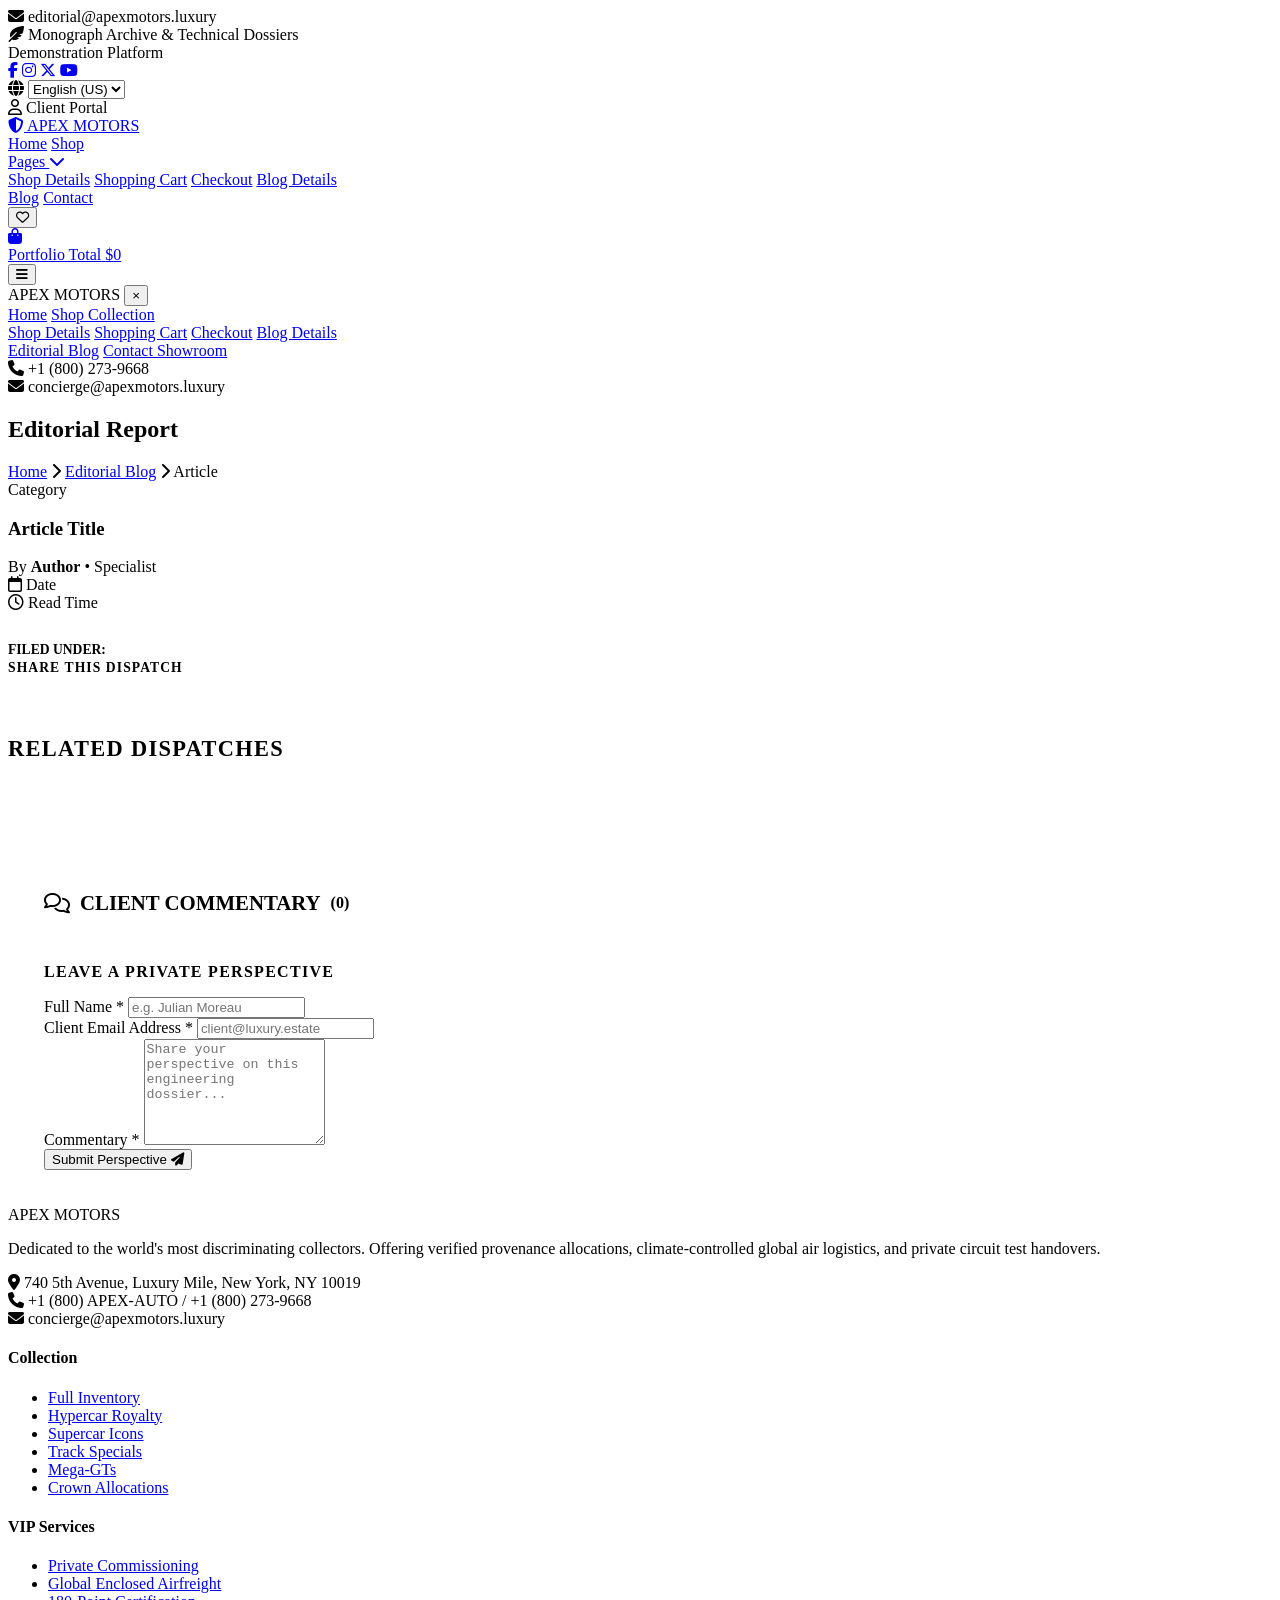
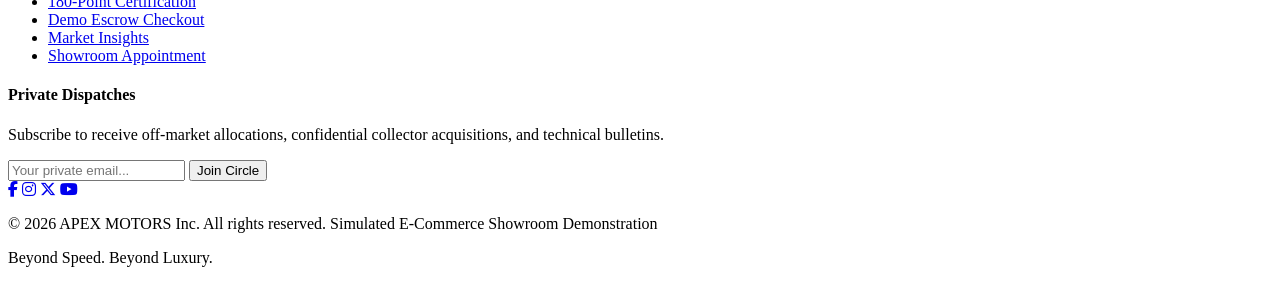
==== blog-details.html @ 687f0379 "Add files via upload" ====
<!DOCTYPE html>
<html lang="en">
<head>
  <meta charset="UTF-8">
  <meta name="viewport" content="width=device-width, initial-scale=1.0">
  <title>Article Dossier | APEX MOTORS Editorial</title>
  <meta name="description" content="In-depth automotive engineering report and high-level technical analysis from APEX MOTORS.">

  <!-- Font Awesome 6 -->
  <link rel="stylesheet" href="https://cdnjs.cloudflare.com/ajax/libs/font-awesome/6.5.1/css/all.min.css">
  <!-- Stylesheets -->
  <link rel="stylesheet" href="css/style.css">
  <link rel="stylesheet" href="css/components.css">
  <link rel="stylesheet" href="css/responsive.css">
  <script src="js/image-loader.js"></script>
</head>
<body>

  <!-- Top Bar -->
  <aside class="header-top" aria-label="Showroom Information">
    <div class="container">
      <div class="header-top-left">
        <div class="top-contact-item">
          <i class="fa-solid fa-envelope"></i>
          <span>editorial@apexmotors.luxury</span>
        </div>
        <div class="top-contact-item">
          <i class="fa-solid fa-feather-pointed"></i>
          <span>Monograph Archive & Technical Dossiers</span>
        </div>
        <span class="top-notice-pill">Demonstration Platform</span>
      </div>
      <div class="header-top-right">
        <div class="top-social-links">
          <a href="#" aria-label="Facebook"><i class="fa-brands fa-facebook-f"></i></a>
          <a href="#" aria-label="Instagram"><i class="fa-brands fa-instagram"></i></a>
          <a href="#" aria-label="X (Twitter)"><i class="fa-brands fa-x-twitter"></i></a>
          <a href="#" aria-label="YouTube"><i class="fa-brands fa-youtube"></i></a>
        </div>
        <span class="top-divider"></span>
        <div class="header-lang-wrapper">
          <i class="fa-solid fa-globe"></i>
          <select id="header-language-select" class="header-lang-select" aria-label="Select Language">
            <option value="en">English (US)</option>
            <option value="vi">Tiếng Việt</option>
          </select>
        </div>
        <span class="top-divider"></span>
        <div id="header-user-btn" class="header-user-action">
          <i class="fa-regular fa-user"></i>
          <span>Client Portal</span>
        </div>
      </div>
    </div>
  </aside>

  <!-- Main Navigation Header -->
  <header class="header-main" role="banner">
    <div class="container">
      <a href="index.html" class="header-brand">
        <span class="header-brand-logo">
          <i class="fa-solid fa-shield-halved"></i>
          APEX <span>MOTORS</span>
        </span>
      </a>

      <nav class="main-nav" role="navigation" aria-label="Main Navigation">
        <a href="index.html" class="nav-link">Home</a>
        <a href="shop-grid.html" class="nav-link">Shop</a>
        <div class="nav-item-has-children">
          <a href="shop-grid.html" class="nav-link nav-link-parent active">
            Pages <i class="fa-solid fa-chevron-down"></i>
          </a>
          <div class="nav-dropdown">
            <a href="shop-details.html" class="nav-dropdown-link">Shop Details</a>
            <a href="shoping-cart.html" class="nav-dropdown-link">Shopping Cart</a>
            <a href="checkout.html" class="nav-dropdown-link">Checkout</a>
            <a href="blog-details.html" class="nav-dropdown-link active">Blog Details</a>
          </div>
        </div>
        <a href="blog.html" class="nav-link active">Blog</a>
        <a href="contact.html" class="nav-link">Contact</a>
      </nav>

      <div class="header-actions">
        <!-- Wishlist Icon -->
        <button type="button" class="action-icon-btn trigger-wishlist-modal" aria-label="View Saved Wishlist" title="Saved Wishlist">
          <i class="fa-regular fa-heart"></i>
          <span class="action-badge header-wishlist-count" style="display: none;">0</span>
        </button>

        <!-- Cart Preview -->
        <a href="shoping-cart.html" class="header-cart-preview" title="View Acquisition Cart">
          <div class="action-icon-btn">
            <i class="fa-solid fa-bag-shopping"></i>
            <span class="action-badge header-cart-count" style="display: none;">0</span>
          </div>
          <div class="header-cart-meta">
            <span class="header-cart-label">Portfolio Total</span>
            <span class="header-cart-total-price">$0</span>
          </div>
        </a>

        <!-- Mobile Menu Toggle -->
        <button type="button" class="mobile-menu-toggle" aria-label="Toggle Navigation Menu">
          <i class="fa-solid fa-bars"></i>
        </button>
      </div>
    </div>
  </header>

  <!-- Mobile Drawer -->
  <div class="mobile-nav-overlay"></div>
  <div class="mobile-nav-drawer" role="dialog" aria-modal="true" aria-label="Mobile Navigation">
    <div class="mobile-nav-header">
      <span class="header-brand-logo">APEX <span>MOTORS</span></span>
      <button type="button" class="mobile-nav-close" aria-label="Close Menu">&times;</button>
    </div>
    <div class="mobile-nav-links">
      <a href="index.html" class="mobile-nav-link">Home</a>
      <a href="shop-grid.html" class="mobile-nav-link">Shop Collection</a>
      <div class="mobile-nav-dropdown">
        <a href="shop-details.html">Shop Details</a>
        <a href="shoping-cart.html">Shopping Cart</a>
        <a href="checkout.html">Checkout</a>
        <a href="blog-details.html" class="active">Blog Details</a>
      </div>
      <a href="blog.html" class="mobile-nav-link active">Editorial Blog</a>
      <a href="contact.html" class="mobile-nav-link">Contact Showroom</a>
    </div>
    <div class="mobile-nav-footer">
      <div><i class="fa-solid fa-phone text-gold"></i> +1 (800) 273-9668</div>
      <div><i class="fa-solid fa-envelope text-gold"></i> concierge@apexmotors.luxury</div>
    </div>
  </div>

  <!-- Breadcrumbs -->
  <section class="breadcrumb-section">
    <div class="container">
      <div class="breadcrumb-content">
        <h1 class="breadcrumb-title" id="blog-breadcrumb-current">Editorial Report</h1>
        <div class="breadcrumb-nav">
          <a href="index.html">Home</a>
          <span class="breadcrumb-sep"><i class="fa-solid fa-chevron-right"></i></span>
          <a href="blog.html">Editorial Blog</a>
          <span class="breadcrumb-sep"><i class="fa-solid fa-chevron-right"></i></span>
          <span class="breadcrumb-active">Article</span>
        </div>
      </div>
    </div>
  </section>

  <!-- Article View Section -->
  <section class="blog-details-section section-spad">
    <div class="container" style="max-width: 960px;">
      <article id="blog-details-article">
        <!-- Article Header -->
        <header class="article-header">
          <span class="blog-cat-pill" id="article-category">Category</span>
          <h1 class="article-title" id="article-title">Article Title</h1>
          <div class="article-meta-bar">
            <div class="article-author-info">
              By <strong id="article-author-name">Author</strong> &bull; <span id="article-author-role">Specialist</span>
            </div>
            <div><i class="fa-regular fa-calendar"></i> <span id="article-date">Date</span></div>
            <div><i class="fa-regular fa-clock"></i> <span id="article-read-time">Read Time</span></div>
          </div>
        </header>

        <!-- Cover Image Slot -->
        <div id="article-cover-slot" class="article-cover-slot">
          <!-- Populated by Blog.initDetails() -->
        </div>

        <!-- Article Body -->
        <div class="article-body" id="article-body">
          <!-- Populated by Blog.initDetails() -->
        </div>

        <!-- Tags Bar -->
        <div class="article-tags-wrapper" style="margin-top: 30px; display: flex; align-items: center; gap: 12px; flex-wrap: wrap;">
          <strong style="font-size: 0.85rem; text-transform: uppercase; color: var(--text-muted);">Filed Under:</strong>
          <div class="tag-cloud" id="article-tags"></div>
        </div>

        <!-- Social Share Bar -->
        <div class="article-share-bar">
          <span style="font-family: var(--font-heading); font-weight: 700; text-transform: uppercase; font-size: 0.85rem; letter-spacing: 0.08em; color: var(--accent-gold);">
            Share This Dispatch
          </span>
          <div class="share-buttons" id="article-share-buttons">
            <!-- Populated by Blog.setupSocialSharing() -->
          </div>
        </div>

        <!-- Related Posts Section -->
        <div class="related-dispatches-section" style="margin: 60px 0;">
          <h3 style="text-transform: uppercase; font-size: 1.4rem; letter-spacing: 0.06em; margin-bottom: 24px; padding-bottom: 12px; border-bottom: 1px solid var(--border-color);">
            Related Dispatches
          </h3>
          <div class="featured-cars-grid" id="article-related-posts" style="grid-template-columns: repeat(2, 1fr);">
            <!-- Populated by Blog.setupRelatedPosts() -->
          </div>
        </div>

        <!-- Interactive Comments Section -->
        <div class="comments-section" style="background-color: var(--surface-card); border: 1px solid var(--border-color); border-radius: var(--radius-md); padding: 36px;">
          <h3 style="text-transform: uppercase; font-size: 1.3rem; margin-bottom: 24px; padding-bottom: 12px; border-bottom: 1px solid var(--border-color); display: flex; align-items: center; gap: 10px;">
            <i class="fa-regular fa-comments text-gold"></i>
            Client Commentary <span id="article-comments-count" style="color: var(--accent-gold); font-size: 1rem;">(0)</span>
          </h3>

          <div class="comments-list" id="article-comments-list" style="margin-bottom: 36px;">
            <!-- Populated dynamically by Blog.setupComments() -->
          </div>

          <!-- Add Comment Form -->
          <div class="comment-form-wrapper">
            <h4 style="font-size: 1rem; text-transform: uppercase; letter-spacing: 0.08em; margin-bottom: 16px; color: var(--accent-gold);">
              Leave a Private Perspective
            </h4>
            <form id="article-comment-form" class="apex-form">
              <div class="form-grid-2">
                <div class="form-group">
                  <label for="comment-name">Full Name *</label>
                  <input type="text" id="comment-name" class="form-input" placeholder="e.g. Julian Moreau" required />
                </div>
                <div class="form-group">
                  <label for="comment-email">Client Email Address *</label>
                  <input type="email" id="comment-email" class="form-input" placeholder="client@luxury.estate" required />
                </div>
              </div>
              <div class="form-group">
                <label for="comment-text">Commentary *</label>
                <textarea id="comment-text" class="form-textarea" placeholder="Share your perspective on this engineering dossier..." style="min-height: 100px;" required></textarea>
              </div>
              <button type="submit" class="btn btn-gold" style="align-self: flex-start;">
                <span>Submit Perspective</span>
                <i class="fa-solid fa-paper-plane"></i>
              </button>
            </form>
          </div>
        </div>
      </article>
    </div>
  </section>

  <!-- Footer -->
  <footer class="footer-main" role="contentinfo">
    <div class="footer-top">
      <div class="container">
        <div class="footer-grid">
          <!-- Col 1 -->
          <div class="footer-col-brand">
            <span class="footer-brand-logo">APEX <span>MOTORS</span></span>
            <p class="footer-brand-desc">
              Dedicated to the world's most discriminating collectors. Offering verified provenance allocations, climate-controlled global air logistics, and private circuit test handovers.
            </p>
            <div class="footer-contact-list">
              <div class="footer-contact-item">
                <i class="fa-solid fa-location-dot"></i>
                <span>740 5th Avenue, Luxury Mile, New York, NY 10019</span>
              </div>
              <div class="footer-contact-item">
                <i class="fa-solid fa-phone"></i>
                <span>+1 (800) APEX-AUTO / +1 (800) 273-9668</span>
              </div>
              <div class="footer-contact-item">
                <i class="fa-solid fa-envelope"></i>
                <span>concierge@apexmotors.luxury</span>
              </div>
            </div>
          </div>

          <!-- Col 2: Quick Links -->
          <div class="footer-col-links">
            <h4 class="footer-col-title">Collection</h4>
            <ul class="footer-links-list">
              <li><a href="shop-grid.html">Full Inventory</a></li>
              <li><a href="shop-grid.html?category=Hypercar">Hypercar Royalty</a></li>
              <li><a href="shop-grid.html?category=Supercar">Supercar Icons</a></li>
              <li><a href="shop-grid.html?category=Sports%20Car">Track Specials</a></li>
              <li><a href="shop-grid.html?category=Grand%20Tourer">Mega-GTs</a></li>
              <li><a href="shop-grid.html?sort=price-high">Crown Allocations</a></li>
            </ul>
          </div>

          <!-- Col 3: Customer Support -->
          <div class="footer-col-links">
            <h4 class="footer-col-title">VIP Services</h4>
            <ul class="footer-links-list">
              <li><a href="contact.html">Private Commissioning</a></li>
              <li><a href="contact.html">Global Enclosed Airfreight</a></li>
              <li><a href="shop-details.html">180-Point Certification</a></li>
              <li><a href="checkout.html">Demo Escrow Checkout</a></li>
              <li><a href="blog.html">Market Insights</a></li>
              <li><a href="contact.html">Showroom Appointment</a></li>
            </ul>
          </div>

          <!-- Col 4: Newsletter -->
          <div class="footer-col-newsletter">
            <h4 class="footer-col-title">Private Dispatches</h4>
            <p class="footer-newsletter-text">
              Subscribe to receive off-market allocations, confidential collector acquisitions, and technical bulletins.
            </p>
            <form class="footer-newsletter-form">
              <input type="email" placeholder="Your private email..." required aria-label="Email for newsletter" />
              <button type="submit">Join Circle</button>
            </form>
            <div class="footer-social-links">
              <a href="#" class="footer-social-btn" aria-label="Facebook"><i class="fa-brands fa-facebook-f"></i></a>
              <a href="#" class="footer-social-btn" aria-label="Instagram"><i class="fa-brands fa-instagram"></i></a>
              <a href="#" class="footer-social-btn" aria-label="X (Twitter)"><i class="fa-brands fa-x-twitter"></i></a>
              <a href="#" class="footer-social-btn" aria-label="YouTube"><i class="fa-brands fa-youtube"></i></a>
            </div>
          </div>
        </div>
      </div>
    </div>

    <div class="footer-bottom">
      <div class="container">
        <p>&copy; 2026 APEX MOTORS Inc. All rights reserved. <span class="footer-disclaimer-pill">Simulated E-Commerce Showroom Demonstration</span></p>
        <p>Beyond Speed. Beyond Luxury.</p>
      </div>
    </div>
  </footer>

  <!-- Scripts -->
  <script src="js/data.js"></script>
  <script src="js/image-loader.js"></script>
  <script src="js/validation.js"></script>
  <script src="js/cart.js"></script>
  <script src="js/wishlist.js"></script>
  <script src="js/products.js"></script>
  <script src="js/main.js"></script>
  <script src="js/blog.js"></script>
</body>
</html>
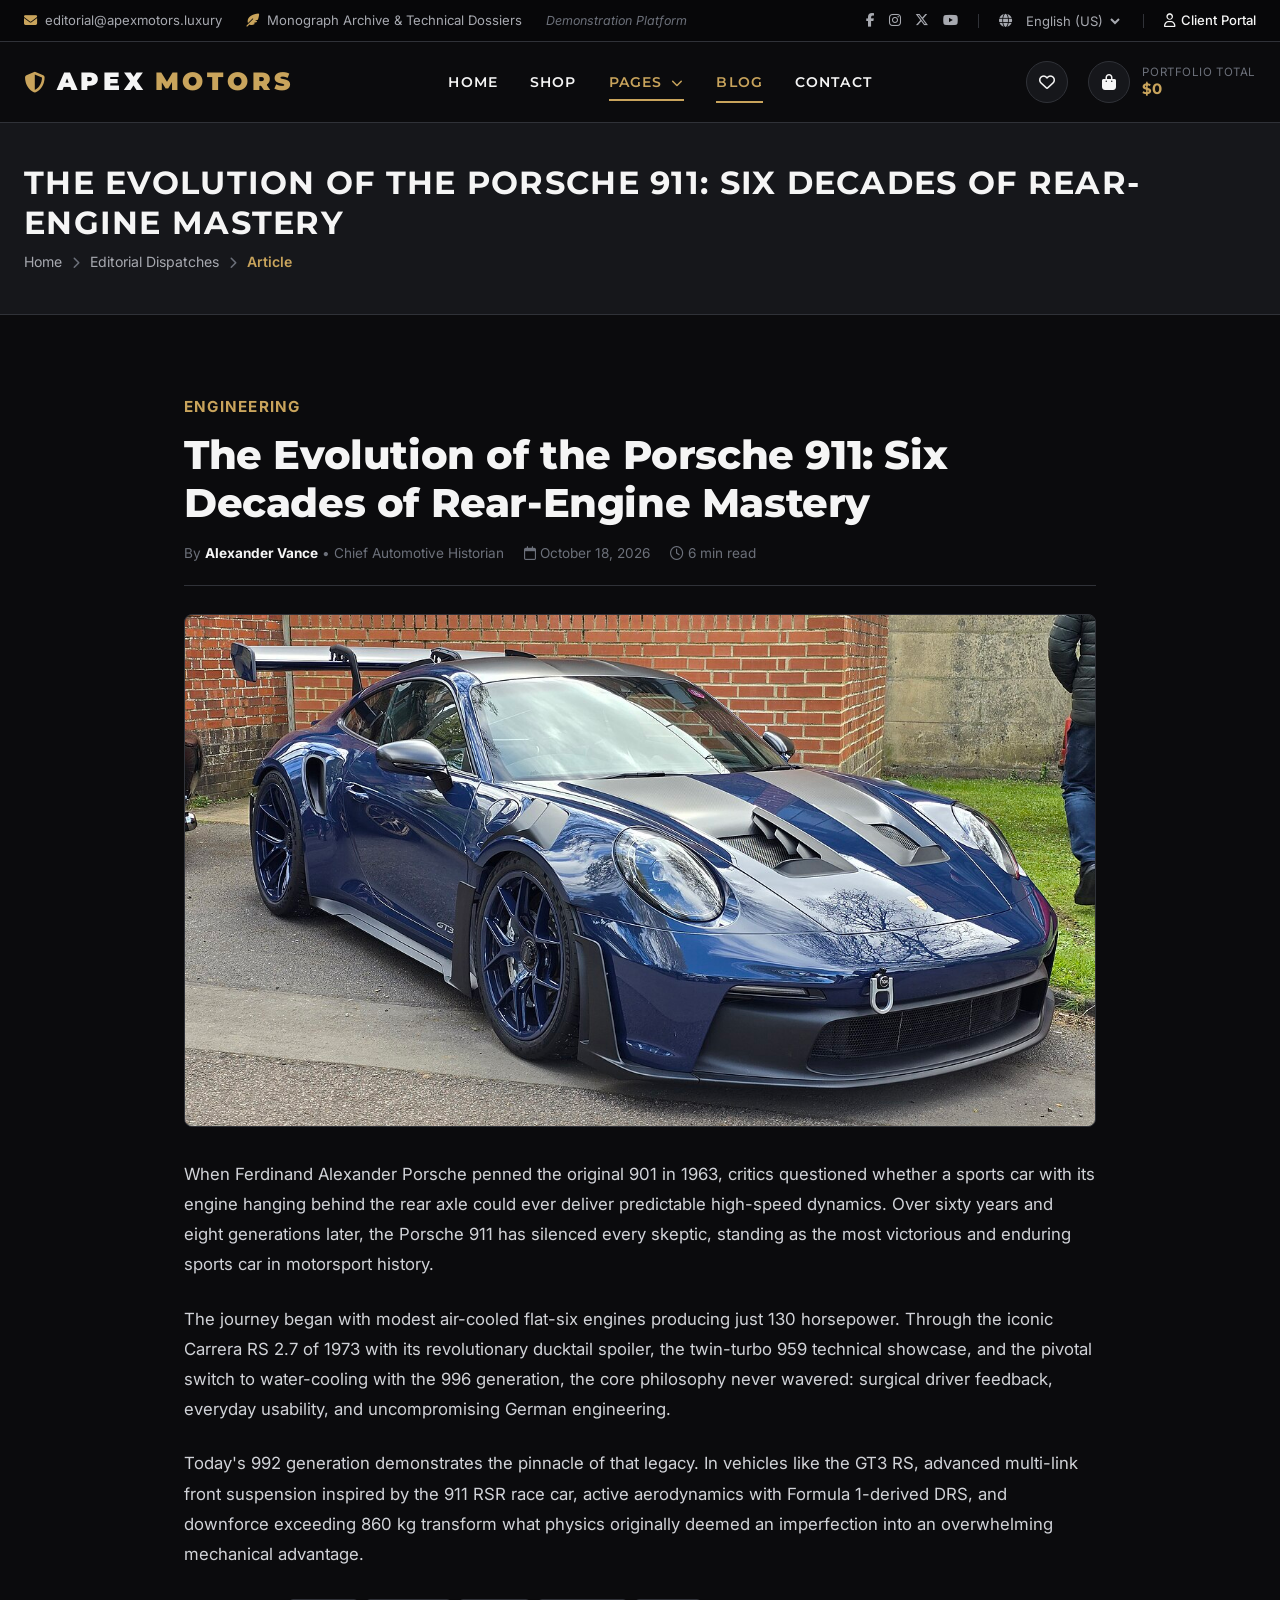
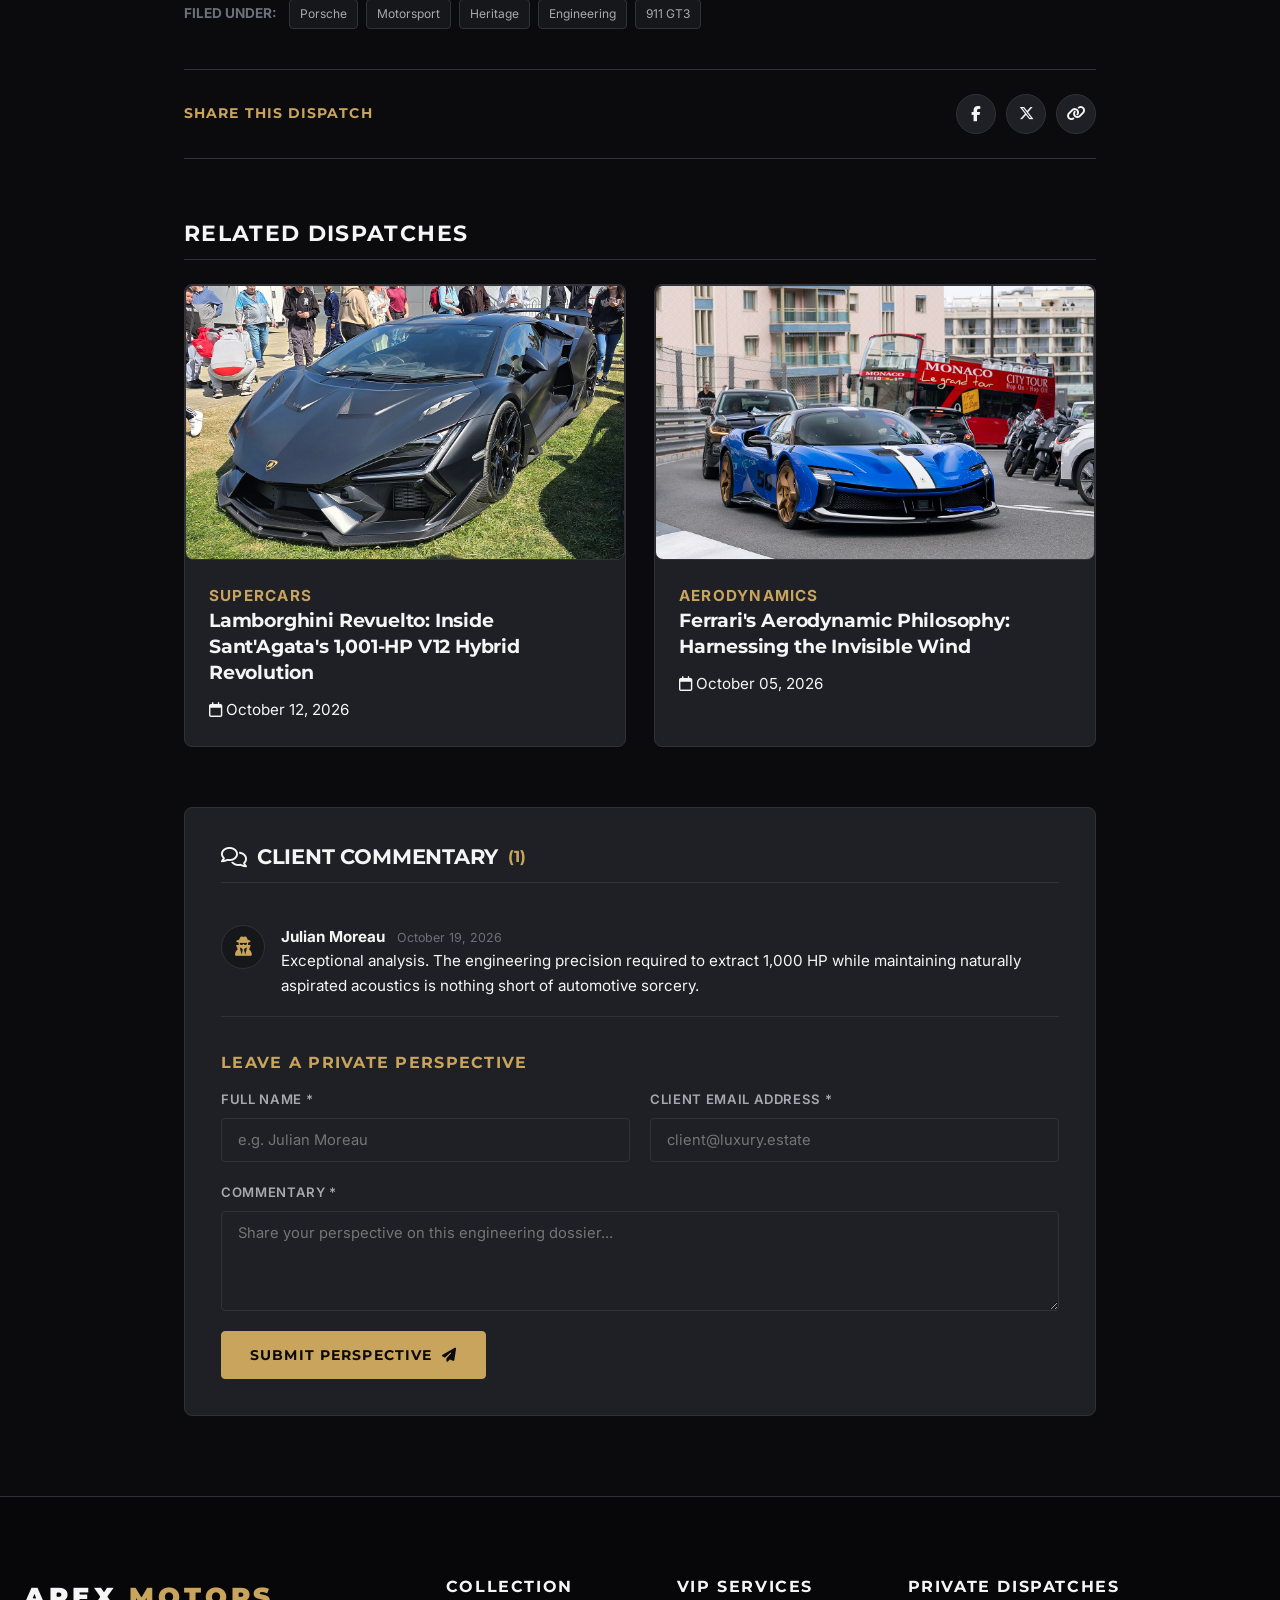
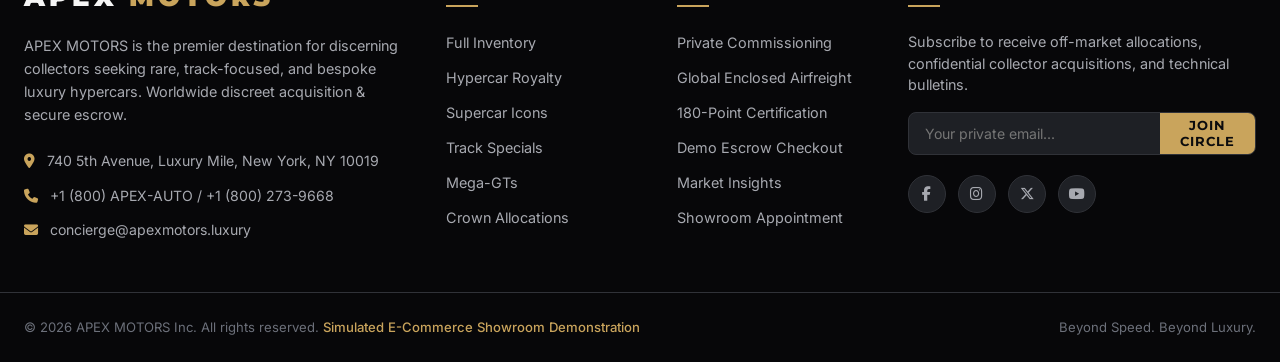
==== commit b0a45f96: "add Vietnamese language to the website" ====
--- a/blog-details.html
+++ b/blog-details.html
@@ -329,6 +329,7 @@
 
   <!-- Scripts -->
   <script src="js/data.js"></script>
+  <script src="js/translations.js"></script>
   <script src="js/image-loader.js"></script>
   <script src="js/validation.js"></script>
   <script src="js/cart.js"></script>
--- a/css/style.css
+++ b/css/style.css
@@ -0,0 +1,2321 @@
+/**
+ * APEX MOTORS - Luxury Supercar E-Commerce Design System
+ * Global Layout, Theming, Typography & Core Framework
+ */
+
+@import url('https://fonts.googleapis.com/css2?family=Inter:wght@300;400;500;600;700&family=Montserrat:ital,wght@0,400;0,500;0,600;0,700;0,800;0,900;1,400&display=swap');
+
+:root {
+  /* Color Palette */
+  --bg-primary: #0B0B0D;
+  --bg-secondary: #16171B;
+  --surface-card: #1E2025;
+  --surface-hover: #262930;
+  --accent-gold: #C9A45C;
+  --accent-gold-hover: #B5914A;
+  --accent-gold-light: #DFBA73;
+  --accent-gold-glow: rgba(201, 164, 92, 0.15);
+  --text-primary: #F5F5F5;
+  --text-secondary: #A7A9B0;
+  --text-muted: #6C707A;
+  --border-color: #303238;
+  --border-light: #42454E;
+  
+  /* Status Colors */
+  --color-success: #2E7D32;
+  --color-warning: #ED6C02;
+  --color-error: #D32F2F;
+  --color-info: #0288D1;
+
+  /* Typography */
+  --font-heading: 'Montserrat', -apple-system, BlinkMacSystemFont, "Segoe UI", Roboto, sans-serif;
+  --font-body: 'Inter', -apple-system, BlinkMacSystemFont, "Segoe UI", Roboto, sans-serif;
+
+  /* Spacing & Transitions */
+  --header-height: 80px;
+  --topbar-height: 42px;
+  --container-max-width: 1280px;
+  --transition-fast: 0.2s cubic-bezier(0.2, 0, 0, 1);
+  --transition-normal: 0.3s cubic-bezier(0.2, 0, 0, 1);
+  --transition-slow: 0.5s cubic-bezier(0.2, 0, 0, 1);
+  --radius-sm: 4px;
+  --radius-md: 8px;
+  --radius-lg: 12px;
+  --shadow-card: 0 10px 30px rgba(0, 0, 0, 0.45);
+  --shadow-hover: 0 16px 40px rgba(0, 0, 0, 0.65);
+}
+
+/* Base Reset */
+*, *::before, *::after {
+  box-sizing: border-box;
+  margin: 0;
+  padding: 0;
+}
+
+html {
+  font-size: 16px;
+  scroll-behavior: smooth;
+  background-color: var(--bg-primary);
+  color: var(--text-primary);
+  -webkit-font-smoothing: antialiased;
+  -moz-osx-font-smoothing: grayscale;
+}
+
+body {
+  font-family: var(--font-body);
+  font-size: 0.95rem;
+  line-height: 1.6;
+  background-color: var(--bg-primary);
+  color: var(--text-primary);
+  min-height: 100vh;
+  display: flex;
+  flex-direction: column;
+}
+
+main {
+  flex: 1 0 auto;
+}
+
+img {
+  max-width: 100%;
+  height: auto;
+  display: block;
+}
+
+a {
+  color: inherit;
+  text-decoration: none;
+  transition: color var(--transition-fast);
+}
+
+a:hover {
+  color: var(--accent-gold);
+}
+
+ul, ol {
+  list-style: none;
+}
+
+button, input, select, textarea {
+  font-family: inherit;
+  font-size: inherit;
+  color: inherit;
+  border: none;
+  outline: none;
+  background: transparent;
+}
+
+button {
+  cursor: pointer;
+  transition: all var(--transition-fast);
+}
+
+/* Headings */
+h1, h2, h3, h4, h5, h6 {
+  font-family: var(--font-heading);
+  font-weight: 700;
+  line-height: 1.25;
+  color: var(--text-primary);
+  letter-spacing: -0.01em;
+}
+
+h1 { font-size: 2.75rem; }
+h2 { font-size: 2.15rem; }
+h3 { font-size: 1.5rem; }
+h4 { font-size: 1.2rem; }
+h5 { font-size: 1rem; }
+
+/* Layout Container */
+.container {
+  width: 100%;
+  max-width: var(--container-max-width);
+  margin-left: auto;
+  margin-right: auto;
+  padding-left: 24px;
+  padding-right: 24px;
+}
+
+.section-spad {
+  padding-top: 80px;
+  padding-bottom: 80px;
+}
+
+.section-header {
+  text-align: center;
+  margin-bottom: 48px;
+}
+
+.section-tagline {
+  display: inline-block;
+  font-size: 0.8rem;
+  font-weight: 700;
+  text-transform: uppercase;
+  letter-spacing: 0.18em;
+  color: var(--accent-gold);
+  margin-bottom: 8px;
+}
+
+.section-title {
+  font-size: 2.2rem;
+  text-transform: uppercase;
+  font-weight: 800;
+  letter-spacing: 0.04em;
+  position: relative;
+  display: inline-block;
+  padding-bottom: 14px;
+}
+
+.section-title::after {
+  content: "";
+  position: absolute;
+  bottom: 0;
+  left: 50%;
+  transform: translateX(-50%);
+  width: 60px;
+  height: 3px;
+  background-color: var(--accent-gold);
+}
+
+.section-subtitle {
+  color: var(--text-secondary);
+  font-size: 1rem;
+  max-width: 640px;
+  margin: 12px auto 0;
+}
+
+/* -------------------------------------------------------------
+   TOP HEADER BAR
+   ------------------------------------------------------------- */
+.header-top {
+  background-color: #070709;
+  border-bottom: 1px solid var(--border-color);
+  font-size: 0.82rem;
+  color: var(--text-secondary);
+  height: var(--topbar-height);
+  display: flex;
+  align-items: center;
+}
+
+.header-top .container {
+  display: flex;
+  align-items: center;
+  justify-content: space-between;
+}
+
+.header-top-left {
+  display: flex;
+  align-items: center;
+  gap: 24px;
+}
+
+.top-contact-item {
+  display: flex;
+  align-items: center;
+  gap: 8px;
+}
+
+.top-contact-item i {
+  color: var(--accent-gold);
+}
+
+.top-notice-pill {
+  color: var(--text-muted);
+  font-style: italic;
+  font-size: 0.78rem;
+}
+
+.header-top-right {
+  display: flex;
+  align-items: center;
+  gap: 20px;
+}
+
+.top-social-links {
+  display: flex;
+  align-items: center;
+  gap: 14px;
+}
+
+.top-social-links a {
+  color: var(--text-secondary);
+  font-size: 0.85rem;
+}
+
+.top-social-links a:hover {
+  color: var(--accent-gold);
+}
+
+.top-divider {
+  width: 1px;
+  height: 14px;
+  background-color: var(--border-color);
+}
+
+.header-lang-wrapper {
+  display: flex;
+  align-items: center;
+  gap: 6px;
+}
+
+.header-lang-select {
+  background-color: transparent;
+  color: var(--text-secondary);
+  border: none;
+  font-size: 0.82rem;
+  cursor: pointer;
+  padding: 2px 4px;
+}
+
+.header-lang-select option {
+  background-color: var(--surface-card);
+  color: var(--text-primary);
+}
+
+.header-user-action {
+  display: flex;
+  align-items: center;
+  gap: 6px;
+  color: var(--text-primary);
+  font-weight: 500;
+  cursor: pointer;
+}
+
+.header-user-action:hover {
+  color: var(--accent-gold);
+}
+
+.user-logout-btn {
+  color: var(--text-muted);
+  margin-left: 6px;
+  font-size: 0.8rem;
+}
+
+.user-logout-btn:hover {
+  color: var(--color-error);
+}
+
+/* -------------------------------------------------------------
+   MAIN NAVIGATION HEADER
+   ------------------------------------------------------------- */
+.header-main {
+  background-color: var(--bg-primary);
+  border-bottom: 1px solid var(--border-color);
+  position: sticky;
+  top: 0;
+  z-index: 1000;
+  transition: all var(--transition-normal);
+}
+
+.header-main.is-sticky {
+  background-color: rgba(11, 11, 13, 0.95);
+  backdrop-filter: blur(12px);
+  -webkit-backdrop-filter: blur(12px);
+  border-bottom-color: rgba(48, 50, 56, 0.8);
+  box-shadow: 0 4px 20px rgba(0, 0, 0, 0.6);
+}
+
+.header-main .container {
+  display: flex;
+  align-items: center;
+  justify-content: space-between;
+  height: var(--header-height);
+}
+
+.header-brand {
+  display: flex;
+  align-items: center;
+  gap: 10px;
+}
+
+.header-brand-logo {
+  font-family: var(--font-heading);
+  font-size: 1.55rem;
+  font-weight: 900;
+  letter-spacing: 0.15em;
+  text-transform: uppercase;
+  color: var(--text-primary);
+  display: flex;
+  align-items: center;
+  gap: 8px;
+}
+
+.header-brand-logo span {
+  color: var(--accent-gold);
+}
+
+.header-brand-logo i {
+  font-size: 1.3rem;
+  color: var(--accent-gold);
+}
+
+/* Nav Menu */
+.main-nav {
+  display: flex;
+  align-items: center;
+  gap: 32px;
+}
+
+.nav-link {
+  font-family: var(--font-heading);
+  font-size: 0.88rem;
+  font-weight: 600;
+  text-transform: uppercase;
+  letter-spacing: 0.08em;
+  color: var(--text-primary);
+  padding: 10px 0;
+  position: relative;
+  transition: color var(--transition-fast);
+}
+
+.nav-link::after {
+  content: "";
+  position: absolute;
+  bottom: 0;
+  left: 0;
+  width: 0;
+  height: 2px;
+  background-color: var(--accent-gold);
+  transition: width var(--transition-fast);
+}
+
+.nav-link:hover,
+.nav-link.active {
+  color: var(--accent-gold);
+}
+
+.nav-link:hover::after,
+.nav-link.active::after {
+  width: 100%;
+}
+
+/* Nav Dropdown */
+.nav-item-has-children {
+  position: relative;
+}
+
+.nav-item-has-children .nav-link i {
+  font-size: 0.72rem;
+  margin-left: 4px;
+  transition: transform var(--transition-fast);
+}
+
+.nav-item-has-children:hover .nav-link i {
+  transform: rotate(180deg);
+}
+
+.nav-dropdown {
+  position: absolute;
+  top: 100%;
+  left: 0;
+  min-width: 220px;
+  background-color: var(--surface-card);
+  border: 1px solid var(--border-color);
+  border-radius: var(--radius-md);
+  box-shadow: var(--shadow-card);
+  padding: 8px 0;
+  opacity: 0;
+  visibility: hidden;
+  transform: translateY(10px);
+  transition: all var(--transition-normal);
+  z-index: 1010;
+}
+
+.nav-item-has-children:hover .nav-dropdown,
+.nav-item-has-children:focus-within .nav-dropdown {
+  opacity: 1;
+  visibility: visible;
+  transform: translateY(0);
+}
+
+.nav-dropdown-link {
+  display: block;
+  padding: 10px 20px;
+  font-size: 0.88rem;
+  font-weight: 500;
+  color: var(--text-secondary);
+  transition: all var(--transition-fast);
+}
+
+.nav-dropdown-link:hover,
+.nav-dropdown-link.active {
+  background-color: var(--surface-hover);
+  color: var(--accent-gold);
+  padding-left: 24px;
+}
+
+/* Header Action Icons */
+.header-actions {
+  display: flex;
+  align-items: center;
+  gap: 20px;
+}
+
+.action-icon-btn {
+  position: relative;
+  display: flex;
+  align-items: center;
+  justify-content: center;
+  width: 42px;
+  height: 42px;
+  border-radius: 50%;
+  background-color: var(--bg-secondary);
+  border: 1px solid var(--border-color);
+  color: var(--text-primary);
+  font-size: 1rem;
+  transition: all var(--transition-fast);
+}
+
+.action-icon-btn:hover {
+  border-color: var(--accent-gold);
+  color: var(--accent-gold);
+  transform: translateY(-2px);
+}
+
+.action-badge {
+  position: absolute;
+  top: -4px;
+  right: -4px;
+  background-color: var(--accent-gold);
+  color: #0B0B0D;
+  font-size: 0.7rem;
+  font-weight: 700;
+  height: 18px;
+  min-width: 18px;
+  padding: 0 4px;
+  border-radius: 9px;
+  display: inline-flex;
+  align-items: center;
+  justify-content: center;
+}
+
+.header-cart-preview {
+  display: flex;
+  align-items: center;
+  gap: 12px;
+}
+
+.header-cart-meta {
+  display: flex;
+  flex-direction: column;
+  line-height: 1.2;
+}
+
+.header-cart-label {
+  font-size: 0.72rem;
+  text-transform: uppercase;
+  color: var(--text-muted);
+  letter-spacing: 0.05em;
+}
+
+.header-cart-total-price {
+  font-family: var(--font-heading);
+  font-size: 0.95rem;
+  font-weight: 700;
+  color: var(--accent-gold);
+}
+
+.mobile-menu-toggle {
+  display: none;
+  font-size: 1.4rem;
+  color: var(--text-primary);
+  padding: 8px;
+}
+
+/* -------------------------------------------------------------
+   HERO SEARCH & SHOWROOM SUPPORT SECTION
+   ------------------------------------------------------------- */
+.hero-search-section {
+  background-color: var(--bg-secondary);
+  border-bottom: 1px solid var(--border-color);
+  padding: 16px 0;
+}
+
+.hero-search-container {
+  display: flex;
+  align-items: center;
+  justify-content: space-between;
+  gap: 24px;
+}
+
+.hero-search-form {
+  flex: 1;
+  max-width: 820px;
+  display: flex;
+  align-items: center;
+  background-color: var(--surface-card);
+  border: 1px solid var(--border-color);
+  border-radius: var(--radius-md);
+  overflow: hidden;
+  transition: border-color var(--transition-fast);
+}
+
+.hero-search-form:focus-within {
+  border-color: var(--accent-gold);
+  box-shadow: 0 0 0 1px var(--accent-gold);
+}
+
+.search-brand-select-wrapper {
+  position: relative;
+  border-right: 1px solid var(--border-color);
+}
+
+.search-brand-select {
+  padding: 12px 36px 12px 18px;
+  background-color: transparent;
+  color: var(--text-primary);
+  font-size: 0.88rem;
+  font-weight: 500;
+  appearance: none;
+  cursor: pointer;
+}
+
+.search-brand-select option {
+  background-color: var(--surface-card);
+  color: var(--text-primary);
+}
+
+.select-arrow {
+  position: absolute;
+  right: 14px;
+  top: 50%;
+  transform: translateY(-50%);
+  pointer-events: none;
+  font-size: 0.7rem;
+  color: var(--text-secondary);
+}
+
+.search-input-wrapper {
+  flex: 1;
+  display: flex;
+  align-items: center;
+  padding: 0 16px;
+}
+
+.search-input {
+  width: 100%;
+  padding: 12px 0;
+  color: var(--text-primary);
+  font-size: 0.92rem;
+}
+
+.search-input::placeholder {
+  color: var(--text-muted);
+}
+
+.btn-search {
+  background-color: var(--accent-gold);
+  color: #0B0B0D;
+  font-family: var(--font-heading);
+  font-size: 0.85rem;
+  font-weight: 700;
+  letter-spacing: 0.08em;
+  text-transform: uppercase;
+  padding: 14px 28px;
+  display: flex;
+  align-items: center;
+  gap: 8px;
+  transition: background-color var(--transition-fast);
+}
+
+.btn-search:hover {
+  background-color: var(--accent-gold-light);
+}
+
+.showroom-support-badge {
+  display: flex;
+  align-items: center;
+  gap: 14px;
+  flex-shrink: 0;
+}
+
+.support-icon {
+  width: 44px;
+  height: 44px;
+  border-radius: 50%;
+  background-color: var(--surface-card);
+  border: 1px solid var(--accent-gold);
+  color: var(--accent-gold);
+  display: flex;
+  align-items: center;
+  justify-content: center;
+  font-size: 1.1rem;
+}
+
+.support-info {
+  display: flex;
+  flex-direction: column;
+}
+
+.support-phone {
+  font-family: var(--font-heading);
+  font-size: 1.05rem;
+  font-weight: 700;
+  color: var(--text-primary);
+}
+
+.support-hours {
+  font-size: 0.75rem;
+  color: var(--text-secondary);
+}
+
+/* -------------------------------------------------------------
+   BREADCRUMB SECTION
+   ------------------------------------------------------------- */
+.breadcrumb-section {
+  background-color: var(--bg-secondary);
+  border-bottom: 1px solid var(--border-color);
+  padding: 40px 0;
+  position: relative;
+}
+
+.breadcrumb-content {
+  display: flex;
+  flex-direction: column;
+  gap: 8px;
+}
+
+.breadcrumb-title {
+  font-size: 2rem;
+  text-transform: uppercase;
+  letter-spacing: 0.04em;
+}
+
+.breadcrumb-nav {
+  display: flex;
+  align-items: center;
+  gap: 10px;
+  font-size: 0.88rem;
+  color: var(--text-secondary);
+}
+
+.breadcrumb-nav a {
+  color: var(--text-secondary);
+}
+
+.breadcrumb-nav a:hover {
+  color: var(--accent-gold);
+}
+
+.breadcrumb-sep {
+  color: var(--text-muted);
+  font-size: 0.75rem;
+}
+
+.breadcrumb-active {
+  color: var(--accent-gold);
+  font-weight: 600;
+}
+
+/* -------------------------------------------------------------
+   FOOTER
+   ------------------------------------------------------------- */
+.footer-main {
+  background-color: #070709;
+  border-top: 1px solid var(--border-color);
+  color: var(--text-secondary);
+  font-size: 0.9rem;
+}
+
+.footer-top {
+  padding: 80px 0 50px;
+}
+
+.footer-grid {
+  display: grid;
+  grid-template-columns: 2fr 1fr 1fr 1.8fr;
+  gap: 40px;
+}
+
+.footer-col-brand .footer-brand-logo {
+  font-family: var(--font-heading);
+  font-size: 1.6rem;
+  font-weight: 900;
+  letter-spacing: 0.15em;
+  color: var(--text-primary);
+  text-transform: uppercase;
+  margin-bottom: 16px;
+  display: inline-block;
+}
+
+.footer-col-brand .footer-brand-logo span {
+  color: var(--accent-gold);
+}
+
+.footer-brand-desc {
+  color: var(--text-secondary);
+  line-height: 1.6;
+  margin-bottom: 24px;
+}
+
+.footer-contact-list {
+  display: flex;
+  flex-direction: column;
+  gap: 12px;
+}
+
+.footer-contact-item {
+  display: flex;
+  align-items: flex-start;
+  gap: 12px;
+  font-size: 0.88rem;
+}
+
+.footer-contact-item i {
+  color: var(--accent-gold);
+  margin-top: 4px;
+  flex-shrink: 0;
+}
+
+.footer-col-title {
+  font-family: var(--font-heading);
+  font-size: 1rem;
+  font-weight: 700;
+  text-transform: uppercase;
+  letter-spacing: 0.1em;
+  color: var(--text-primary);
+  margin-bottom: 24px;
+  position: relative;
+  padding-bottom: 10px;
+}
+
+.footer-col-title::after {
+  content: "";
+  position: absolute;
+  bottom: 0;
+  left: 0;
+  width: 32px;
+  height: 2px;
+  background-color: var(--accent-gold);
+}
+
+.footer-links-list {
+  display: flex;
+  flex-direction: column;
+  gap: 12px;
+}
+
+.footer-links-list a {
+  color: var(--text-secondary);
+  transition: all var(--transition-fast);
+}
+
+.footer-links-list a:hover {
+  color: var(--accent-gold);
+  padding-left: 6px;
+}
+
+.footer-newsletter-text {
+  margin-bottom: 16px;
+  line-height: 1.5;
+}
+
+.footer-newsletter-form {
+  display: flex;
+  background-color: var(--surface-card);
+  border: 1px solid var(--border-color);
+  border-radius: var(--radius-md);
+  overflow: hidden;
+  margin-bottom: 20px;
+}
+
+.footer-newsletter-form input {
+  flex: 1;
+  padding: 12px 16px;
+  font-size: 0.88rem;
+  color: var(--text-primary);
+}
+
+.footer-newsletter-form button {
+  background-color: var(--accent-gold);
+  color: #0B0B0D;
+  font-family: var(--font-heading);
+  font-weight: 700;
+  font-size: 0.82rem;
+  letter-spacing: 0.08em;
+  text-transform: uppercase;
+  padding: 0 20px;
+}
+
+.footer-newsletter-form button:hover {
+  background-color: var(--accent-gold-light);
+}
+
+.footer-social-links {
+  display: flex;
+  align-items: center;
+  gap: 12px;
+}
+
+.footer-social-btn {
+  width: 38px;
+  height: 38px;
+  border-radius: 50%;
+  background-color: var(--surface-card);
+  border: 1px solid var(--border-color);
+  color: var(--text-secondary);
+  display: flex;
+  align-items: center;
+  justify-content: center;
+  font-size: 0.9rem;
+  transition: all var(--transition-fast);
+}
+
+.footer-social-btn:hover {
+  background-color: var(--accent-gold);
+  border-color: var(--accent-gold);
+  color: #0B0B0D;
+  transform: translateY(-2px);
+}
+
+.footer-bottom {
+  border-top: 1px solid var(--border-color);
+  padding: 24px 0;
+  font-size: 0.82rem;
+  color: var(--text-muted);
+}
+
+.footer-bottom .container {
+  display: flex;
+  align-items: center;
+  justify-content: space-between;
+  flex-wrap: wrap;
+  gap: 16px;
+}
+
+.footer-disclaimer-pill {
+  color: var(--accent-gold);
+  font-weight: 500;
+}
+
+/* -------------------------------------------------------------
+   HOMEPAGE SPECIFIC SECTIONS
+   ------------------------------------------------------------- */
+/* Hero Section */
+.hero-section {
+  position: relative;
+  min-height: 640px;
+  display: flex;
+  align-items: center;
+  background-color: #070709;
+  border-bottom: 1px solid var(--border-color);
+  overflow: hidden;
+}
+
+.hero-bg-container {
+  position: absolute;
+  inset: 0;
+  width: 100%;
+  height: 100%;
+  z-index: 1;
+}
+
+.hero-bg-container .image-slot {
+  width: 100%;
+  height: 100%;
+  border-radius: 0;
+  border: none;
+}
+
+.hero-overlay {
+  position: absolute;
+  inset: 0;
+  background: linear-gradient(90deg, rgba(11, 11, 13, 0.95) 0%, rgba(11, 11, 13, 0.75) 50%, rgba(11, 11, 13, 0.4) 100%);
+  z-index: 2;
+}
+
+.hero-content {
+  position: relative;
+  z-index: 3;
+  max-width: 650px;
+  padding: 80px 0;
+}
+
+.hero-label {
+  display: inline-block;
+  font-size: 0.82rem;
+  font-weight: 700;
+  letter-spacing: 0.2em;
+  text-transform: uppercase;
+  color: var(--accent-gold);
+  margin-bottom: 16px;
+}
+
+.hero-title {
+  font-size: 3.5rem;
+  font-weight: 900;
+  text-transform: uppercase;
+  letter-spacing: 0.02em;
+  line-height: 1.1;
+  margin-bottom: 20px;
+}
+
+.hero-title span {
+  color: var(--accent-gold);
+}
+
+.hero-subtitle {
+  font-size: 1.15rem;
+  color: var(--text-secondary);
+  line-height: 1.6;
+  margin-bottom: 36px;
+}
+
+.hero-actions {
+  display: flex;
+  align-items: center;
+  gap: 16px;
+  flex-wrap: wrap;
+}
+
+/* Brand Categories Carousel / Grid */
+.brand-grid {
+  display: grid;
+  grid-template-columns: repeat(auto-fit, minmax(150px, 1fr));
+  gap: 20px;
+}
+
+.brand-card {
+  background-color: var(--surface-card);
+  border: 1px solid var(--border-color);
+  border-radius: var(--radius-md);
+  padding: 24px 16px;
+  text-align: center;
+  display: flex;
+  flex-direction: column;
+  align-items: center;
+  gap: 14px;
+  transition: all var(--transition-fast);
+}
+
+.brand-card:hover {
+  border-color: var(--accent-gold);
+  transform: translateY(-4px);
+  box-shadow: 0 10px 24px rgba(0, 0, 0, 0.5);
+}
+
+.brand-logo-slot {
+  width: 70px;
+  height: 70px;
+  border-radius: 50%;
+  display: flex;
+  align-items: center;
+  justify-content: center;
+}
+
+.brand-card-name {
+  font-family: var(--font-heading);
+  font-size: 1rem;
+  font-weight: 700;
+  color: var(--text-primary);
+}
+
+.brand-card-count {
+  font-size: 0.75rem;
+  color: var(--text-muted);
+}
+
+/* Featured Tabs */
+.featured-filter-tabs {
+  display: flex;
+  align-items: center;
+  justify-content: center;
+  gap: 12px;
+  margin-bottom: 40px;
+  flex-wrap: wrap;
+}
+
+.filter-tab-btn {
+  font-family: var(--font-heading);
+  font-size: 0.85rem;
+  font-weight: 700;
+  letter-spacing: 0.08em;
+  text-transform: uppercase;
+  color: var(--text-secondary);
+  padding: 8px 20px;
+  border-radius: 30px;
+  border: 1px solid var(--border-color);
+  background-color: var(--surface-card);
+  transition: all var(--transition-fast);
+}
+
+.filter-tab-btn:hover {
+  color: var(--text-primary);
+  border-color: var(--accent-gold);
+}
+
+.filter-tab-btn.is-active {
+  background-color: var(--accent-gold);
+  border-color: var(--accent-gold);
+  color: #0B0B0D;
+}
+
+.featured-cars-grid {
+  display: grid;
+  grid-template-columns: repeat(auto-fill, minmax(280px, 1fr));
+  gap: 28px;
+}
+
+/* Promotional Banners */
+.promotions-grid {
+  display: grid;
+  grid-template-columns: 1fr 1fr;
+  gap: 30px;
+}
+
+.promo-banner-card {
+  position: relative;
+  min-height: 280px;
+  border-radius: var(--radius-md);
+  overflow: hidden;
+  display: flex;
+  align-items: center;
+  padding: 40px;
+  border: 1px solid var(--border-color);
+}
+
+.promo-banner-bg {
+  position: absolute;
+  inset: 0;
+  z-index: 1;
+}
+
+.promo-banner-bg .image-slot {
+  width: 100%;
+  height: 100%;
+  border-radius: 0;
+  border: none;
+}
+
+.promo-banner-overlay {
+  position: absolute;
+  inset: 0;
+  background: linear-gradient(135deg, rgba(11, 11, 13, 0.95) 0%, rgba(11, 11, 13, 0.6) 100%);
+  z-index: 2;
+}
+
+.promo-banner-content {
+  position: relative;
+  z-index: 3;
+  max-width: 400px;
+}
+
+.promo-tag {
+  font-size: 0.72rem;
+  font-weight: 800;
+  letter-spacing: 0.15em;
+  color: var(--accent-gold);
+  text-transform: uppercase;
+  margin-bottom: 8px;
+}
+
+.promo-title {
+  font-size: 1.6rem;
+  font-weight: 800;
+  text-transform: uppercase;
+  margin-bottom: 10px;
+  line-height: 1.2;
+}
+
+.promo-desc {
+  font-size: 0.9rem;
+  color: var(--text-secondary);
+  margin-bottom: 20px;
+}
+
+/* 3-Column Product Collections */
+.collections-grid {
+  display: grid;
+  grid-template-columns: repeat(3, 1fr);
+  gap: 32px;
+}
+
+.collection-column {
+  background-color: var(--surface-card);
+  border: 1px solid var(--border-color);
+  border-radius: var(--radius-md);
+  padding: 24px;
+}
+
+.collection-header {
+  display: flex;
+  align-items: center;
+  justify-content: space-between;
+  margin-bottom: 20px;
+  padding-bottom: 14px;
+  border-bottom: 1px solid var(--border-color);
+}
+
+.collection-title {
+  font-size: 1.1rem;
+  text-transform: uppercase;
+  letter-spacing: 0.05em;
+}
+
+.collection-arrows {
+  display: flex;
+  gap: 6px;
+}
+
+.collection-arrow-btn {
+  width: 28px;
+  height: 28px;
+  border-radius: 50%;
+  border: 1px solid var(--border-color);
+  display: flex;
+  align-items: center;
+  justify-content: center;
+  font-size: 0.7rem;
+  color: var(--text-secondary);
+}
+
+.collection-arrow-btn:hover {
+  border-color: var(--accent-gold);
+  color: var(--accent-gold);
+}
+
+/* Latest Blog on Homepage */
+.latest-blog-grid {
+  display: grid;
+  grid-template-columns: repeat(auto-fit, minmax(320px, 1fr));
+  gap: 28px;
+}
+
+/* -------------------------------------------------------------
+   SHOP CATALOG (shop-grid.html) LAYOUT
+   ------------------------------------------------------------- */
+.shop-layout {
+  display: grid;
+  grid-template-columns: 280px 1fr;
+  gap: 40px;
+}
+
+.shop-sidebar {
+  display: flex;
+  flex-direction: column;
+  gap: 30px;
+}
+
+.sidebar-widget {
+  background-color: var(--surface-card);
+  border: 1px solid var(--border-color);
+  border-radius: var(--radius-md);
+  padding: 24px;
+}
+
+.sidebar-widget-title {
+  font-size: 0.95rem;
+  text-transform: uppercase;
+  letter-spacing: 0.1em;
+  color: var(--text-primary);
+  margin-bottom: 18px;
+  padding-bottom: 10px;
+  border-bottom: 1px solid var(--border-color);
+}
+
+.filter-radio-list {
+  display: flex;
+  flex-direction: column;
+  gap: 10px;
+}
+
+.filter-radio-label {
+  display: flex;
+  align-items: center;
+  justify-content: space-between;
+  font-size: 0.88rem;
+  color: var(--text-secondary);
+  cursor: pointer;
+  padding: 4px 0;
+  transition: color var(--transition-fast);
+}
+
+.filter-radio-label:hover,
+.filter-radio-label.is-selected {
+  color: var(--accent-gold);
+  font-weight: 600;
+}
+
+.filter-radio-label input {
+  display: none;
+}
+
+.filter-count {
+  font-size: 0.78rem;
+  color: var(--text-muted);
+}
+
+.color-filter-grid {
+  display: grid;
+  grid-template-columns: repeat(2, 1fr);
+  gap: 8px;
+}
+
+.color-filter-btn {
+  display: flex;
+  align-items: center;
+  gap: 8px;
+  padding: 8px 12px;
+  border-radius: var(--radius-sm);
+  background-color: var(--bg-secondary);
+  border: 1px solid var(--border-color);
+  font-size: 0.8rem;
+  color: var(--text-secondary);
+  transition: all var(--transition-fast);
+}
+
+.color-filter-btn:hover,
+.color-filter-btn.is-selected {
+  border-color: var(--accent-gold);
+  color: var(--text-primary);
+  background-color: var(--surface-hover);
+}
+
+.color-dot {
+  width: 12px;
+  height: 12px;
+  border-radius: 50%;
+  border: 1px solid rgba(255, 255, 255, 0.2);
+}
+
+.year-filter-grid {
+  display: flex;
+  flex-wrap: wrap;
+  gap: 8px;
+}
+
+.year-filter-btn {
+  padding: 6px 14px;
+  border-radius: var(--radius-sm);
+  background-color: var(--bg-secondary);
+  border: 1px solid var(--border-color);
+  font-size: 0.82rem;
+  color: var(--text-secondary);
+}
+
+.year-filter-btn:hover,
+.year-filter-btn.is-selected {
+  border-color: var(--accent-gold);
+  color: var(--accent-gold);
+  background-color: var(--surface-hover);
+}
+
+.price-slider-wrapper {
+  display: flex;
+  flex-direction: column;
+  gap: 12px;
+}
+
+.price-slider-input {
+  width: 100%;
+  accent-color: var(--accent-gold);
+  cursor: pointer;
+}
+
+.price-slider-readout {
+  display: flex;
+  justify-content: space-between;
+  font-size: 0.85rem;
+  color: var(--text-secondary);
+}
+
+.price-slider-readout strong {
+  color: var(--accent-gold);
+}
+
+.shop-topbar {
+  display: flex;
+  align-items: center;
+  justify-content: space-between;
+  background-color: var(--surface-card);
+  border: 1px solid var(--border-color);
+  border-radius: var(--radius-md);
+  padding: 16px 24px;
+  margin-bottom: 28px;
+}
+
+.shop-results-count {
+  font-size: 0.9rem;
+  color: var(--text-secondary);
+}
+
+.shop-sort-group {
+  display: flex;
+  align-items: center;
+  gap: 12px;
+  font-size: 0.88rem;
+  color: var(--text-secondary);
+}
+
+.shop-sort-select {
+  background-color: var(--bg-secondary);
+  border: 1px solid var(--border-color);
+  color: var(--text-primary);
+  padding: 6px 12px;
+  border-radius: var(--radius-sm);
+  cursor: pointer;
+}
+
+.shop-grid-cards {
+  display: grid;
+  grid-template-columns: repeat(3, 1fr);
+  gap: 28px;
+}
+
+.catalog-empty-state {
+  grid-column: 1 / -1;
+  text-align: center;
+  padding: 60px 20px;
+  background-color: var(--surface-card);
+  border: 1px dashed var(--border-color);
+  border-radius: var(--radius-md);
+}
+
+.catalog-empty-state .empty-icon {
+  font-size: 3rem;
+  color: var(--accent-gold);
+  margin-bottom: 16px;
+}
+
+.catalog-empty-state p {
+  color: var(--text-secondary);
+  margin: 10px 0 24px;
+}
+
+/* -------------------------------------------------------------
+   PRODUCT DETAILS (shop-details.html) LAYOUT
+   ------------------------------------------------------------- */
+.details-layout {
+  display: grid;
+  grid-template-columns: 1.15fr 1fr;
+  gap: 50px;
+  margin-bottom: 60px;
+}
+
+.details-gallery {
+  display: flex;
+  flex-direction: column;
+  gap: 16px;
+  position: relative;
+}
+
+.details-gallery-main-wrapper {
+  position: relative;
+}
+
+.gallery-nav-arrow {
+  position: absolute;
+  top: 50%;
+  transform: translateY(-50%);
+  width: 40px;
+  height: 40px;
+  border-radius: 50%;
+  background-color: rgba(11, 11, 13, 0.7);
+  border: 1px solid rgba(255, 255, 255, 0.2);
+  color: var(--text-primary);
+  display: flex;
+  align-items: center;
+  justify-content: center;
+  z-index: 10;
+  transition: all var(--transition-fast);
+}
+
+.gallery-nav-arrow:hover {
+  background-color: var(--accent-gold);
+  color: #0B0B0D;
+}
+
+.gallery-nav-prev { left: 14px; }
+.gallery-nav-next { right: 14px; }
+
+.details-gallery-thumbs {
+  display: flex;
+  gap: 12px;
+}
+
+.gallery-thumb-btn {
+  flex: 1;
+  border: 2px solid transparent;
+  border-radius: var(--radius-sm);
+  overflow: hidden;
+  cursor: pointer;
+  padding: 0;
+  transition: border-color var(--transition-fast);
+}
+
+.gallery-thumb-btn.is-active,
+.gallery-thumb-btn:hover {
+  border-color: var(--accent-gold);
+}
+
+.details-brand {
+  font-size: 0.85rem;
+  font-weight: 700;
+  text-transform: uppercase;
+  letter-spacing: 0.15em;
+  color: var(--accent-gold);
+}
+
+.details-title {
+  font-size: 2.4rem;
+  font-weight: 800;
+  margin: 6px 0 16px;
+  line-height: 1.15;
+}
+
+.details-badge-container {
+  display: flex;
+  flex-wrap: wrap;
+  align-items: center;
+  gap: 10px;
+  margin-bottom: 20px;
+}
+
+.details-badge-container .car-badge {
+  position: static;
+  top: auto;
+  left: auto;
+  z-index: auto;
+}
+
+.details-price-row {
+  display: flex;
+  align-items: baseline;
+  gap: 16px;
+  margin-bottom: 24px;
+}
+
+.details-price-current {
+  font-family: var(--font-heading);
+  font-size: 2.2rem;
+  font-weight: 900;
+  color: var(--text-primary);
+}
+
+.details-price-original {
+  font-size: 1.2rem;
+  color: var(--text-muted);
+  text-decoration: line-through;
+}
+
+.details-excerpt {
+  color: var(--text-secondary);
+  line-height: 1.7;
+  margin-bottom: 28px;
+}
+
+.details-specs-grid {
+  display: grid;
+  grid-template-columns: repeat(2, 1fr);
+  gap: 14px;
+  margin-bottom: 32px;
+}
+
+.spec-card {
+  display: flex;
+  align-items: center;
+  gap: 12px;
+  background-color: var(--surface-card);
+  border: 1px solid var(--border-color);
+  border-radius: var(--radius-sm);
+  padding: 12px 16px;
+}
+
+.spec-card-icon {
+  width: 36px;
+  height: 36px;
+  border-radius: var(--radius-sm);
+  background-color: rgba(201, 164, 92, 0.1);
+  color: var(--accent-gold);
+  display: flex;
+  align-items: center;
+  justify-content: center;
+  font-size: 0.95rem;
+}
+
+.spec-card-label {
+  display: block;
+  font-size: 0.72rem;
+  text-transform: uppercase;
+  color: var(--text-muted);
+  letter-spacing: 0.05em;
+}
+
+.spec-card-value {
+  font-family: var(--font-heading);
+  font-size: 0.95rem;
+  font-weight: 700;
+  color: var(--text-primary);
+}
+
+.details-actions-row {
+  display: flex;
+  align-items: center;
+  gap: 16px;
+  margin-bottom: 24px;
+  flex-wrap: wrap;
+}
+
+.quantity-control {
+  display: inline-flex;
+  align-items: center;
+  background-color: var(--surface-card);
+  border: 1px solid var(--border-color);
+  border-radius: var(--radius-sm);
+  overflow: hidden;
+}
+
+.qty-btn {
+  width: 40px;
+  height: 48px;
+  display: flex;
+  align-items: center;
+  justify-content: center;
+  color: var(--text-secondary);
+}
+
+.qty-btn:hover {
+  background-color: var(--surface-hover);
+  color: var(--accent-gold);
+}
+
+.qty-input {
+  width: 50px;
+  text-align: center;
+  font-weight: 700;
+  color: var(--text-primary);
+}
+
+.details-extra-actions {
+  display: flex;
+  gap: 12px;
+  padding-top: 20px;
+  border-top: 1px solid var(--border-color);
+}
+
+/* Details Tabs */
+.details-tabs-section {
+  background-color: var(--surface-card);
+  border: 1px solid var(--border-color);
+  border-radius: var(--radius-md);
+  padding: 32px;
+  margin-bottom: 60px;
+}
+
+.details-tabs-nav {
+  display: flex;
+  gap: 24px;
+  border-bottom: 1px solid var(--border-color);
+  padding-bottom: 16px;
+  margin-bottom: 28px;
+}
+
+.details-tab-btn {
+  font-family: var(--font-heading);
+  font-size: 0.95rem;
+  font-weight: 700;
+  text-transform: uppercase;
+  letter-spacing: 0.06em;
+  color: var(--text-secondary);
+  padding-bottom: 8px;
+  position: relative;
+}
+
+.details-tab-btn.is-active {
+  color: var(--accent-gold);
+}
+
+.details-tab-btn.is-active::after {
+  content: "";
+  position: absolute;
+  bottom: -17px;
+  left: 0;
+  right: 0;
+  height: 2px;
+  background-color: var(--accent-gold);
+}
+
+.details-tab-pane {
+  display: none;
+  line-height: 1.7;
+  color: var(--text-secondary);
+}
+
+.details-tab-pane.is-active {
+  display: block;
+}
+
+.specs-table {
+  width: 100%;
+  border-collapse: collapse;
+}
+
+.specs-table th, .specs-table td {
+  padding: 12px 16px;
+  border-bottom: 1px solid var(--border-color);
+  text-align: left;
+}
+
+.specs-table th {
+  color: var(--text-primary);
+  width: 35%;
+}
+
+.warranty-features-grid {
+  display: grid;
+  grid-template-columns: repeat(auto-fit, minmax(260px, 1fr));
+  gap: 24px;
+}
+
+.warranty-feature {
+  background-color: var(--bg-secondary);
+  border: 1px solid var(--border-color);
+  border-radius: var(--radius-md);
+  padding: 24px;
+  text-align: center;
+}
+
+.warranty-feature i {
+  font-size: 2rem;
+  color: var(--accent-gold);
+  margin-bottom: 14px;
+}
+
+.warranty-feature h4 {
+  margin-bottom: 10px;
+}
+
+/* -------------------------------------------------------------
+   SHOPPING CART (shoping-cart.html) LAYOUT
+   ------------------------------------------------------------- */
+.cart-content-wrapper {
+  display: grid;
+  grid-template-columns: 1fr 360px;
+  gap: 40px;
+  align-items: start;
+}
+
+.cart-table-wrapper {
+  background-color: var(--surface-card);
+  border: 1px solid var(--border-color);
+  border-radius: var(--radius-md);
+  overflow: hidden;
+}
+
+.cart-table {
+  width: 100%;
+  border-collapse: collapse;
+}
+
+.cart-table th {
+  background-color: var(--bg-secondary);
+  padding: 16px 20px;
+  font-family: var(--font-heading);
+  font-size: 0.8rem;
+  font-weight: 700;
+  text-transform: uppercase;
+  letter-spacing: 0.08em;
+  color: var(--text-secondary);
+  text-align: left;
+  border-bottom: 1px solid var(--border-color);
+}
+
+.cart-table td {
+  padding: 20px;
+  border-bottom: 1px solid var(--border-color);
+  vertical-align: middle;
+}
+
+.cart-product-info {
+  display: flex;
+  align-items: center;
+  gap: 16px;
+}
+
+.cart-product-thumb {
+  width: 110px;
+  flex-shrink: 0;
+  border-radius: var(--radius-sm);
+  overflow: hidden;
+}
+
+.cart-product-brand {
+  font-size: 0.72rem;
+  font-weight: 700;
+  text-transform: uppercase;
+  color: var(--accent-gold);
+}
+
+.cart-product-title {
+  font-size: 1rem;
+  font-weight: 700;
+  margin: 2px 0;
+}
+
+.cart-product-spec {
+  font-size: 0.78rem;
+  color: var(--text-muted);
+}
+
+.cart-price-val {
+  font-family: var(--font-heading);
+  font-weight: 700;
+  color: var(--text-primary);
+}
+
+.cart-qty-control {
+  display: inline-flex;
+  align-items: center;
+  border: 1px solid var(--border-color);
+  border-radius: var(--radius-sm);
+  background-color: var(--bg-secondary);
+}
+
+.cart-qty-btn {
+  width: 32px;
+  height: 32px;
+  display: flex;
+  align-items: center;
+  justify-content: center;
+  color: var(--text-secondary);
+  font-size: 0.75rem;
+}
+
+.cart-qty-btn:hover {
+  color: var(--accent-gold);
+}
+
+.cart-qty-input {
+  width: 40px;
+  text-align: center;
+  font-size: 0.88rem;
+  font-weight: 700;
+  color: var(--text-primary);
+}
+
+.cart-line-total {
+  font-family: var(--font-heading);
+  font-size: 1.1rem;
+  font-weight: 800;
+  color: var(--accent-gold);
+}
+
+.cart-remove-btn {
+  width: 32px;
+  height: 32px;
+  border-radius: 50%;
+  color: var(--text-muted);
+  display: flex;
+  align-items: center;
+  justify-content: center;
+  font-size: 1rem;
+}
+
+.cart-remove-btn:hover {
+  color: var(--color-error);
+  background-color: rgba(211, 47, 47, 0.1);
+}
+
+.cart-actions-bar {
+  display: flex;
+  align-items: center;
+  justify-content: space-between;
+  padding: 20px;
+  background-color: var(--bg-secondary);
+}
+
+.cart-summary-card {
+  background-color: var(--surface-card);
+  border: 1px solid var(--border-color);
+  border-radius: var(--radius-md);
+  padding: 28px;
+}
+
+.cart-summary-title {
+  font-size: 1.15rem;
+  text-transform: uppercase;
+  letter-spacing: 0.08em;
+  padding-bottom: 14px;
+  border-bottom: 1px solid var(--border-color);
+  margin-bottom: 20px;
+}
+
+.cart-coupon-box {
+  margin-bottom: 24px;
+  padding-bottom: 20px;
+  border-bottom: 1px solid var(--border-color);
+}
+
+.coupon-form-group {
+  display: flex;
+  gap: 8px;
+}
+
+.cart-summary-row {
+  display: flex;
+  justify-content: space-between;
+  margin-bottom: 12px;
+  font-size: 0.95rem;
+  color: var(--text-secondary);
+}
+
+.cart-summary-total {
+  display: flex;
+  justify-content: space-between;
+  font-family: var(--font-heading);
+  font-size: 1.35rem;
+  font-weight: 900;
+  color: var(--text-primary);
+  padding-top: 16px;
+  margin-top: 16px;
+  border-top: 1px solid var(--border-color);
+  margin-bottom: 24px;
+}
+
+.cart-empty-state {
+  text-align: center;
+  padding: 80px 20px;
+  background-color: var(--surface-card);
+  border: 1px dashed var(--border-color);
+  border-radius: var(--radius-md);
+}
+
+.cart-empty-state .empty-icon {
+  font-size: 4rem;
+  color: var(--accent-gold);
+  margin-bottom: 20px;
+}
+
+/* -------------------------------------------------------------
+   CHECKOUT (checkout.html) LAYOUT
+   ------------------------------------------------------------- */
+.checkout-layout {
+  display: grid;
+  grid-template-columns: 1.3fr 1fr;
+  gap: 40px;
+}
+
+.checkout-box {
+  background-color: var(--surface-card);
+  border: 1px solid var(--border-color);
+  border-radius: var(--radius-md);
+  padding: 32px;
+}
+
+.checkout-box-title {
+  font-size: 1.25rem;
+  text-transform: uppercase;
+  letter-spacing: 0.06em;
+  margin-bottom: 24px;
+  padding-bottom: 14px;
+  border-bottom: 1px solid var(--border-color);
+}
+
+.form-grid-2 {
+  display: grid;
+  grid-template-columns: 1fr 1fr;
+  gap: 20px;
+}
+
+.checkout-item-row {
+  display: flex;
+  justify-content: space-between;
+  padding: 10px 0;
+  border-bottom: 1px solid rgba(255, 255, 255, 0.05);
+  font-size: 0.9rem;
+}
+
+.checkout-item-title {
+  font-weight: 600;
+}
+
+.checkout-item-qty {
+  color: var(--accent-gold);
+  margin-left: 6px;
+}
+
+.payment-options-group {
+  display: flex;
+  flex-direction: column;
+  gap: 12px;
+  margin: 24px 0;
+}
+
+.payment-option-card {
+  display: flex;
+  align-items: flex-start;
+  gap: 12px;
+  background-color: var(--bg-secondary);
+  border: 1px solid var(--border-color);
+  border-radius: var(--radius-sm);
+  padding: 16px;
+  cursor: pointer;
+}
+
+.payment-option-card input {
+  margin-top: 4px;
+  accent-color: var(--accent-gold);
+}
+
+/* -------------------------------------------------------------
+   BLOG (blog.html & blog-details.html) LAYOUT
+   ------------------------------------------------------------- */
+.blog-layout {
+  display: grid;
+  grid-template-columns: 1fr 320px;
+  gap: 40px;
+}
+
+.blog-posts-grid {
+  display: grid;
+  grid-template-columns: repeat(auto-fill, minmax(320px, 1fr));
+  gap: 32px;
+}
+
+.blog-card {
+  background-color: var(--surface-card);
+  border: 1px solid var(--border-color);
+  border-radius: var(--radius-md);
+  overflow: hidden;
+  display: flex;
+  flex-direction: column;
+  transition: transform var(--transition-normal), border-color var(--transition-fast);
+}
+
+.blog-card:hover {
+  transform: translateY(-4px);
+  border-color: var(--accent-gold);
+}
+
+.blog-card-content {
+  padding: 24px;
+  display: flex;
+  flex-direction: column;
+  flex: 1;
+}
+
+.blog-card-meta {
+  display: flex;
+  align-items: center;
+  gap: 12px;
+  font-size: 0.75rem;
+  color: var(--text-muted);
+  margin-bottom: 12px;
+}
+
+.blog-cat-pill {
+  color: var(--accent-gold);
+  font-weight: 700;
+  text-transform: uppercase;
+  letter-spacing: 0.08em;
+}
+
+.blog-card-title {
+  font-size: 1.2rem;
+  font-weight: 700;
+  margin-bottom: 12px;
+  line-height: 1.35;
+}
+
+.blog-card-excerpt {
+  color: var(--text-secondary);
+  font-size: 0.88rem;
+  line-height: 1.6;
+  margin-bottom: 20px;
+  flex: 1;
+}
+
+.blog-read-more-link {
+  display: inline-flex;
+  align-items: center;
+  gap: 6px;
+  font-family: var(--font-heading);
+  font-size: 0.82rem;
+  font-weight: 700;
+  letter-spacing: 0.06em;
+  text-transform: uppercase;
+  color: var(--accent-gold);
+}
+
+.blog-sidebar {
+  display: flex;
+  flex-direction: column;
+  gap: 28px;
+}
+
+.sidebar-cat-btn {
+  width: 100%;
+  display: flex;
+  align-items: center;
+  justify-content: space-between;
+  padding: 8px 0;
+  color: var(--text-secondary);
+  font-size: 0.9rem;
+  border-bottom: 1px solid rgba(255, 255, 255, 0.05);
+}
+
+.sidebar-cat-btn:hover,
+.sidebar-cat-btn.is-active {
+  color: var(--accent-gold);
+  font-weight: 600;
+}
+
+.sidebar-recent-item {
+  display: flex;
+  gap: 12px;
+  padding: 10px 0;
+  border-bottom: 1px solid rgba(255, 255, 255, 0.05);
+}
+
+.recent-thumb {
+  width: 80px;
+  flex-shrink: 0;
+}
+
+.recent-title {
+  font-size: 0.88rem;
+  line-height: 1.3;
+}
+
+.tag-cloud {
+  display: flex;
+  flex-wrap: wrap;
+  gap: 8px;
+}
+
+.tag-pill {
+  font-size: 0.75rem;
+  color: var(--text-secondary);
+  background-color: var(--bg-secondary);
+  border: 1px solid var(--border-color);
+  padding: 4px 10px;
+  border-radius: var(--radius-sm);
+  cursor: pointer;
+}
+
+.tag-pill:hover {
+  border-color: var(--accent-gold);
+  color: var(--accent-gold);
+}
+
+/* Blog Details */
+.article-cover-slot {
+  margin-bottom: 32px;
+}
+
+.article-header {
+  margin-bottom: 28px;
+}
+
+.article-title {
+  font-size: 2.5rem;
+  font-weight: 800;
+  margin: 12px 0 16px;
+  line-height: 1.2;
+}
+
+.article-meta-bar {
+  display: flex;
+  align-items: center;
+  gap: 20px;
+  color: var(--text-muted);
+  font-size: 0.85rem;
+  padding-bottom: 20px;
+  border-bottom: 1px solid var(--border-color);
+}
+
+.article-author-info strong {
+  color: var(--text-primary);
+}
+
+.article-body {
+  font-size: 1.05rem;
+  line-height: 1.8;
+  color: #D1D3D8;
+}
+
+.article-body p {
+  margin-bottom: 24px;
+}
+
+.article-share-bar {
+  display: flex;
+  align-items: center;
+  justify-content: space-between;
+  padding: 24px 0;
+  margin: 40px 0;
+  border-top: 1px solid var(--border-color);
+  border-bottom: 1px solid var(--border-color);
+}
+
+.share-buttons {
+  display: flex;
+  gap: 10px;
+}
+
+.share-btn {
+  width: 40px;
+  height: 40px;
+  border-radius: 50%;
+  background-color: var(--surface-card);
+  border: 1px solid var(--border-color);
+  color: var(--text-primary);
+  display: flex;
+  align-items: center;
+  justify-content: center;
+}
+
+.share-btn:hover {
+  border-color: var(--accent-gold);
+  color: var(--accent-gold);
+}
+
+.comment-item {
+  display: flex;
+  gap: 16px;
+  padding: 18px 0;
+  border-bottom: 1px solid var(--border-color);
+}
+
+.comment-avatar {
+  width: 44px;
+  height: 44px;
+  border-radius: 50%;
+  background-color: var(--bg-secondary);
+  border: 1px solid var(--border-color);
+  color: var(--accent-gold);
+  display: flex;
+  align-items: center;
+  justify-content: center;
+  font-size: 1.2rem;
+  flex-shrink: 0;
+}
+
+.comment-author {
+  font-weight: 700;
+  color: var(--text-primary);
+}
+
+.comment-date {
+  font-size: 0.78rem;
+  color: var(--text-muted);
+  margin-left: 8px;
+}
+
+/* -------------------------------------------------------------
+   CONTACT (contact.html) LAYOUT
+   ------------------------------------------------------------- */
+.contact-info-grid {
+  display: grid;
+  grid-template-columns: repeat(auto-fit, minmax(240px, 1fr));
+  gap: 24px;
+  margin-bottom: 50px;
+}
+
+.contact-card {
+  background-color: var(--surface-card);
+  border: 1px solid var(--border-color);
+  border-radius: var(--radius-md);
+  padding: 28px;
+  text-align: center;
+  display: flex;
+  flex-direction: column;
+  align-items: center;
+  gap: 12px;
+}
+
+.contact-card-icon {
+  width: 56px;
+  height: 56px;
+  border-radius: 50%;
+  background-color: rgba(201, 164, 92, 0.1);
+  border: 1px solid var(--accent-gold);
+  color: var(--accent-gold);
+  display: flex;
+  align-items: center;
+  justify-content: center;
+  font-size: 1.3rem;
+}
+
+.contact-card h4 {
+  font-size: 1rem;
+  text-transform: uppercase;
+  letter-spacing: 0.08em;
+}
+
+.contact-card p {
+  color: var(--text-secondary);
+  font-size: 0.9rem;
+}
+
+.contact-grid {
+  display: grid;
+  grid-template-columns: 1.2fr 1fr;
+  gap: 40px;
+}
+
+.map-placeholder-box {
+  background-color: var(--surface-card);
+  border: 1px dashed var(--border-color);
+  border-radius: var(--radius-md);
+  height: 100%;
+  min-height: 400px;
+  display: flex;
+  flex-direction: column;
+  align-items: center;
+  justify-content: center;
+  text-align: center;
+  padding: 30px;
+  gap: 14px;
+}
+
+.map-placeholder-icon {
+  width: 64px;
+  height: 64px;
+  border-radius: 50%;
+  background-color: rgba(201, 164, 92, 0.1);
+  color: var(--accent-gold);
+  display: flex;
+  align-items: center;
+  justify-content: center;
+  font-size: 1.8rem;
+}
+
+.map-placeholder-title {
+  font-size: 1.15rem;
+  color: var(--text-primary);
+}
+
+.map-placeholder-desc {
+  color: var(--text-muted);
+  max-width: 320px;
+  font-size: 0.88rem;
+}
+
+/* -------------------------------------------------------------
+   ACCESSIBILITY & UTILITY CLASSES
+   ------------------------------------------------------------- */
+.sr-only {
+  position: absolute;
+  width: 1px;
+  height: 1px;
+  padding: 0;
+  margin: -1px;
+  overflow: hidden;
+  clip: rect(0, 0, 0, 0);
+  white-space: nowrap;
+  border: 0;
+}
+
+:focus-visible {
+  outline: 2px solid var(--accent-gold);
+  outline-offset: 3px;
+}
+
+@media (prefers-reduced-motion: reduce) {
+  *, *::before, *::after {
+    animation-duration: 0.01ms !important;
+    animation-iteration-count: 1 !important;
+    transition-duration: 0.01ms !important;
+    scroll-behavior: auto !important;
+  }
+}
--- a/css/components.css
+++ b/css/components.css
@@ -0,0 +1,998 @@
+/**
+ * APEX MOTORS - UI Components & Interactive Widgets
+ * Image Placeholder System, Car Cards, Modals, Toasts, Tabs & Forms
+ */
+
+/* -------------------------------------------------------------
+   IMAGE PLACEHOLDER SYSTEM (STRICT POLICY ENFORCEMENT)
+   ------------------------------------------------------------- */
+.image-slot {
+  position: relative;
+  background-color: var(--surface-card);
+  border: 1px dashed var(--border-color);
+  border-radius: var(--radius-md);
+  overflow: hidden;
+  display: flex;
+  align-items: center;
+  justify-content: center;
+  transition: border-color var(--transition-fast), box-shadow var(--transition-fast);
+}
+
+.image-slot:hover {
+  border-color: rgba(201, 164, 92, 0.4);
+}
+
+.image-slot.has-real-image {
+  border-style: solid;
+  border-color: var(--border-color);
+}
+
+.slot-real-image {
+  position: absolute;
+  inset: 0;
+  width: 100%;
+  height: 100%;
+  object-fit: cover;
+  opacity: 0;
+  z-index: 1;
+  transition: opacity var(--transition-normal), transform var(--transition-slow);
+}
+
+.image-slot.has-real-image .slot-real-image {
+  opacity: 1 !important;
+  z-index: 2 !important;
+  display: block !important;
+}
+
+.image-placeholder {
+  position: absolute;
+  inset: 0;
+  width: 100%;
+  height: 100%;
+  display: flex;
+  align-items: center;
+  justify-content: center;
+  padding: 16px;
+  background: linear-gradient(145deg, #1A1C22 0%, #121316 100%);
+  z-index: 1;
+  text-align: center;
+  user-select: none;
+}
+
+.image-slot.has-real-image .image-placeholder {
+  display: none !important;
+}
+
+.placeholder-inner {
+  display: flex;
+  flex-direction: column;
+  align-items: center;
+  justify-content: center;
+  gap: 8px;
+  max-width: 90%;
+}
+
+.placeholder-icon {
+  width: 48px;
+  height: 48px;
+  border-radius: 50%;
+  background-color: rgba(201, 164, 92, 0.08);
+  border: 1px solid rgba(201, 164, 92, 0.25);
+  color: var(--accent-gold);
+  display: flex;
+  align-items: center;
+  justify-content: center;
+  font-size: 1.25rem;
+  transition: transform var(--transition-fast);
+}
+
+.image-slot:hover .placeholder-icon {
+  transform: scale(1.08);
+  border-color: var(--accent-gold);
+}
+
+.placeholder-filename {
+  font-family: monospace;
+  font-size: 0.82rem;
+  font-weight: 600;
+  color: var(--text-primary);
+  background-color: rgba(0, 0, 0, 0.4);
+  padding: 3px 10px;
+  border-radius: var(--radius-sm);
+  border: 1px solid rgba(255, 255, 255, 0.06);
+  word-break: break-all;
+  max-width: 100%;
+}
+
+.placeholder-meta {
+  display: flex;
+  align-items: center;
+  gap: 6px;
+  font-size: 0.72rem;
+  color: var(--text-muted);
+  flex-wrap: wrap;
+  justify-content: center;
+}
+
+.placeholder-size {
+  color: var(--accent-gold);
+  font-weight: 600;
+}
+
+.placeholder-dot {
+  color: var(--border-light);
+}
+
+/* -------------------------------------------------------------
+   BUTTONS
+   ------------------------------------------------------------- */
+.btn {
+  display: inline-flex;
+  align-items: center;
+  justify-content: center;
+  gap: 10px;
+  font-family: var(--font-heading);
+  font-size: 0.88rem;
+  font-weight: 700;
+  letter-spacing: 0.08em;
+  text-transform: uppercase;
+  padding: 14px 28px;
+  border-radius: var(--radius-sm);
+  transition: all var(--transition-fast);
+  cursor: pointer;
+  white-space: nowrap;
+}
+
+.btn-gold {
+  background-color: var(--accent-gold);
+  color: #0B0B0D;
+  border: 1px solid var(--accent-gold);
+}
+
+.btn-gold:hover {
+  background-color: var(--accent-gold-light);
+  border-color: var(--accent-gold-light);
+  color: #0B0B0D;
+  box-shadow: 0 4px 18px rgba(201, 164, 92, 0.35);
+  transform: translateY(-2px);
+}
+
+.btn-outline {
+  background-color: transparent;
+  color: var(--text-primary);
+  border: 1px solid var(--border-color);
+}
+
+.btn-outline:hover {
+  border-color: var(--accent-gold);
+  color: var(--accent-gold);
+  background-color: var(--surface-card);
+  transform: translateY(-2px);
+}
+
+.btn-outline-danger {
+  background-color: transparent;
+  color: #E57373;
+  border: 1px solid rgba(229, 115, 115, 0.4);
+}
+
+.btn-outline-danger:hover {
+  background-color: rgba(229, 115, 115, 0.1);
+  border-color: #E57373;
+}
+
+.btn-sm {
+  padding: 8px 16px;
+  font-size: 0.78rem;
+}
+
+.btn-block {
+  width: 100%;
+}
+
+.btn-icon {
+  width: 36px;
+  height: 36px;
+  border-radius: var(--radius-sm);
+  display: inline-flex;
+  align-items: center;
+  justify-content: center;
+  border: 1px solid var(--border-color);
+  color: var(--text-secondary);
+  background-color: var(--surface-card);
+}
+
+.btn-icon:hover {
+  color: var(--color-error);
+  border-color: var(--color-error);
+}
+
+/* -------------------------------------------------------------
+   CAR PRODUCT CARDS
+   ------------------------------------------------------------- */
+.car-card {
+  background-color: var(--surface-card);
+  border: 1px solid var(--border-color);
+  border-radius: var(--radius-md);
+  overflow: hidden;
+  display: flex;
+  flex-direction: column;
+  transition: transform var(--transition-normal), box-shadow var(--transition-normal), border-color var(--transition-fast);
+  position: relative;
+}
+
+.car-card:hover {
+  transform: translateY(-6px);
+  box-shadow: var(--shadow-hover);
+  border-color: rgba(201, 164, 92, 0.5);
+}
+
+.car-card-header {
+  position: relative;
+  overflow: hidden;
+}
+
+.car-card-image-link {
+  display: block;
+  overflow: hidden;
+}
+
+.car-card .car-card-image-slot {
+  border-radius: 0;
+  border-left: none;
+  border-right: none;
+  border-top: none;
+}
+
+.car-card:hover .slot-real-image {
+  transform: scale(1.05);
+}
+
+.card-action-btn.btn-wishlist {
+  position: absolute;
+  top: 14px;
+  right: 14px;
+  width: 36px;
+  height: 36px;
+  border-radius: 50%;
+  background-color: rgba(11, 11, 13, 0.75);
+  backdrop-filter: blur(8px);
+  border: 1px solid rgba(255, 255, 255, 0.1);
+  color: var(--text-primary);
+  display: flex;
+  align-items: center;
+  justify-content: center;
+  font-size: 0.95rem;
+  z-index: 10;
+  transition: all var(--transition-fast);
+}
+
+.card-action-btn.btn-wishlist:hover,
+.card-action-btn.btn-wishlist.is-active {
+  background-color: var(--accent-gold);
+  border-color: var(--accent-gold);
+  color: #0B0B0D;
+  transform: scale(1.1);
+}
+
+.car-card-overlay-actions {
+  position: absolute;
+  bottom: 0;
+  left: 0;
+  right: 0;
+  padding: 12px 16px;
+  background: linear-gradient(to top, rgba(11, 11, 13, 0.9) 0%, transparent 100%);
+  display: flex;
+  align-items: center;
+  justify-content: space-between;
+  gap: 10px;
+  opacity: 0;
+  transform: translateY(10px);
+  transition: all var(--transition-normal);
+  z-index: 5;
+}
+
+.car-card:hover .car-card-overlay-actions {
+  opacity: 1;
+  transform: translateY(0);
+}
+
+.overlay-btn {
+  flex: 1;
+  display: inline-flex;
+  align-items: center;
+  justify-content: center;
+  gap: 6px;
+  font-family: var(--font-heading);
+  font-size: 0.75rem;
+  font-weight: 700;
+  text-transform: uppercase;
+  letter-spacing: 0.05em;
+  padding: 8px 12px;
+  border-radius: var(--radius-sm);
+  background-color: rgba(30, 32, 37, 0.85);
+  backdrop-filter: blur(6px);
+  border: 1px solid rgba(255, 255, 255, 0.15);
+  color: var(--text-primary);
+}
+
+.overlay-btn:hover {
+  background-color: var(--accent-gold);
+  border-color: var(--accent-gold);
+  color: #0B0B0D;
+}
+
+/* Badges */
+.car-badge {
+  display: inline-flex;
+  align-items: center;
+  gap: 6px;
+  padding: 4px 10px;
+  font-family: var(--font-heading);
+  font-size: 0.68rem;
+  font-weight: 800;
+  letter-spacing: 0.1em;
+  text-transform: uppercase;
+  border-radius: var(--radius-sm);
+  box-shadow: 0 2px 8px rgba(0, 0, 0, 0.5);
+}
+
+.car-card-media .car-badge {
+  position: absolute;
+  top: 14px;
+  left: 14px;
+  z-index: 10;
+}
+
+.badge-exclusive {
+  background-color: var(--accent-gold);
+  color: #0B0B0D;
+}
+
+.badge-limited-edition {
+  background-color: #8E24AA;
+  color: #FFFFFF;
+}
+
+.badge-new-arrival {
+  background-color: #0288D1;
+  color: #FFFFFF;
+}
+
+.badge-track-legend {
+  background-color: #E53935;
+  color: #FFFFFF;
+}
+
+.badge-masterpiece, .badge-collector-icon {
+  background-color: #37474F;
+  border: 1px solid var(--accent-gold);
+  color: var(--accent-gold);
+}
+
+.badge-availability {
+  background-color: rgba(46, 125, 50, 0.2);
+  border: 1px solid var(--color-success);
+  color: #81C784;
+}
+
+/* Card Body */
+.car-card-body {
+  padding: 20px;
+  display: flex;
+  flex-direction: column;
+  flex: 1;
+}
+
+.car-card-meta {
+  display: flex;
+  align-items: center;
+  justify-content: space-between;
+  margin-bottom: 8px;
+}
+
+.car-brand {
+  font-size: 0.75rem;
+  font-weight: 700;
+  text-transform: uppercase;
+  letter-spacing: 0.14em;
+  color: var(--accent-gold);
+}
+
+.car-category-pill {
+  font-size: 0.7rem;
+  color: var(--text-muted);
+  background-color: rgba(255, 255, 255, 0.04);
+  padding: 2px 8px;
+  border-radius: var(--radius-sm);
+}
+
+.car-card-title {
+  font-size: 1.15rem;
+  font-weight: 700;
+  margin-bottom: 12px;
+  line-height: 1.35;
+}
+
+.car-card-title a:hover {
+  color: var(--accent-gold);
+}
+
+.car-card-specs {
+  display: flex;
+  align-items: center;
+  gap: 8px;
+  font-size: 0.78rem;
+  color: var(--text-secondary);
+  padding: 10px 0;
+  border-top: 1px solid rgba(255, 255, 255, 0.05);
+  border-bottom: 1px solid rgba(255, 255, 255, 0.05);
+  margin-bottom: 16px;
+}
+
+.spec-item {
+  display: flex;
+  align-items: center;
+  gap: 5px;
+}
+
+.spec-item i {
+  color: var(--accent-gold);
+  font-size: 0.72rem;
+}
+
+.spec-divider {
+  color: var(--border-color);
+}
+
+.car-card-footer {
+  margin-top: auto;
+  display: flex;
+  align-items: center;
+  justify-content: space-between;
+}
+
+.car-card-price-group {
+  display: flex;
+  flex-direction: column;
+}
+
+.price-current {
+  font-family: var(--font-heading);
+  font-size: 1.35rem;
+  font-weight: 800;
+  color: var(--text-primary);
+}
+
+.price-original {
+  font-size: 0.85rem;
+  color: var(--text-muted);
+  text-decoration: line-through;
+}
+
+.car-btn-acquire {
+  display: inline-flex;
+  align-items: center;
+  gap: 6px;
+  background-color: transparent;
+  color: var(--accent-gold);
+  border: 1px solid var(--accent-gold);
+  font-family: var(--font-heading);
+  font-size: 0.78rem;
+  font-weight: 700;
+  letter-spacing: 0.08em;
+  text-transform: uppercase;
+  padding: 8px 14px;
+  border-radius: var(--radius-sm);
+}
+
+.car-btn-acquire:hover {
+  background-color: var(--accent-gold);
+  color: #0B0B0D;
+}
+
+/* -------------------------------------------------------------
+   MINI CAR ITEMS (HOMEPAGE & SIDEBAR)
+   ------------------------------------------------------------- */
+.mini-car-item {
+  display: flex;
+  align-items: center;
+  gap: 16px;
+  padding: 12px 0;
+  border-bottom: 1px solid var(--border-color);
+}
+
+.mini-car-item:last-child {
+  border-bottom: none;
+}
+
+.mini-car-pic {
+  width: 100px;
+  flex-shrink: 0;
+  border-radius: var(--radius-sm);
+  overflow: hidden;
+}
+
+.mini-car-pic .image-slot {
+  border-radius: var(--radius-sm);
+}
+
+.mini-car-text {
+  display: flex;
+  flex-direction: column;
+}
+
+.mini-car-brand {
+  font-size: 0.7rem;
+  font-weight: 700;
+  text-transform: uppercase;
+  letter-spacing: 0.1em;
+  color: var(--accent-gold);
+}
+
+.mini-car-title {
+  font-size: 0.95rem;
+  font-weight: 600;
+  margin: 2px 0 4px;
+  line-height: 1.3;
+}
+
+.mini-car-title a:hover {
+  color: var(--accent-gold);
+}
+
+.mini-car-price {
+  font-family: var(--font-heading);
+  font-size: 0.95rem;
+  font-weight: 700;
+  color: var(--text-primary);
+}
+
+/* -------------------------------------------------------------
+   FORMS, INPUTS & VALIDATION
+   ------------------------------------------------------------- */
+.apex-form {
+  display: flex;
+  flex-direction: column;
+  gap: 20px;
+}
+
+.form-group {
+  display: flex;
+  flex-direction: column;
+  gap: 8px;
+  position: relative;
+}
+
+.form-group label {
+  font-size: 0.82rem;
+  font-weight: 600;
+  text-transform: uppercase;
+  letter-spacing: 0.05em;
+  color: var(--text-secondary);
+}
+
+.form-input, .form-textarea, .form-select {
+  background-color: var(--surface-card);
+  border: 1px solid var(--border-color);
+  border-radius: var(--radius-sm);
+  padding: 12px 16px;
+  color: var(--text-primary);
+  font-size: 0.92rem;
+  transition: all var(--transition-fast);
+}
+
+.form-input:focus, .form-textarea:focus, .form-select:focus {
+  border-color: var(--accent-gold);
+  background-color: var(--surface-hover);
+  box-shadow: 0 0 0 1px var(--accent-gold);
+}
+
+.form-textarea {
+  resize: vertical;
+  min-height: 120px;
+}
+
+.form-input.input-error, .form-textarea.input-error {
+  border-color: var(--color-error);
+  box-shadow: 0 0 0 1px var(--color-error);
+}
+
+.field-error-msg {
+  font-size: 0.75rem;
+  color: #EF5350;
+  margin-top: 4px;
+}
+
+/* -------------------------------------------------------------
+   MODALS
+   ------------------------------------------------------------- */
+.apex-modal-overlay {
+  position: fixed;
+  inset: 0;
+  background-color: rgba(11, 11, 13, 0.85);
+  backdrop-filter: blur(10px);
+  -webkit-backdrop-filter: blur(10px);
+  z-index: 2000;
+  display: flex;
+  align-items: center;
+  justify-content: center;
+  padding: 24px;
+  opacity: 0;
+  visibility: hidden;
+  transition: opacity var(--transition-normal), visibility var(--transition-normal);
+}
+
+.apex-modal-overlay.is-open {
+  opacity: 1;
+  visibility: visible;
+}
+
+.apex-modal-dialog {
+  background-color: var(--surface-card);
+  border: 1px solid var(--border-color);
+  border-radius: var(--radius-lg);
+  box-shadow: 0 20px 60px rgba(0, 0, 0, 0.7);
+  width: 100%;
+  max-width: 680px;
+  max-height: 90vh;
+  overflow-y: auto;
+  position: relative;
+  transform: translateY(20px);
+  transition: transform var(--transition-normal);
+}
+
+.apex-modal-overlay.is-open .apex-modal-dialog {
+  transform: translateY(0);
+}
+
+.apex-modal-header {
+  padding: 20px 24px;
+  border-bottom: 1px solid var(--border-color);
+  display: flex;
+  align-items: center;
+  justify-content: space-between;
+}
+
+.apex-modal-header h3 {
+  font-size: 1.25rem;
+  display: flex;
+  align-items: center;
+  gap: 10px;
+}
+
+.apex-modal-header h3 i {
+  color: var(--accent-gold);
+}
+
+.modal-close-btn {
+  font-size: 1.5rem;
+  color: var(--text-muted);
+  line-height: 1;
+  padding: 4px;
+}
+
+.modal-close-btn:hover {
+  color: var(--text-primary);
+}
+
+.apex-modal-body {
+  padding: 24px;
+}
+
+/* Wishlist Modal Styles */
+.wishlist-modal-items {
+  display: flex;
+  flex-direction: column;
+  gap: 16px;
+  margin-bottom: 24px;
+}
+
+.wishlist-modal-item {
+  display: flex;
+  align-items: center;
+  gap: 16px;
+  padding: 12px;
+  background-color: var(--bg-secondary);
+  border: 1px solid var(--border-color);
+  border-radius: var(--radius-md);
+}
+
+.wishlist-item-img {
+  width: 120px;
+  flex-shrink: 0;
+}
+
+.wishlist-item-info {
+  flex: 1;
+}
+
+.wishlist-item-brand {
+  font-size: 0.72rem;
+  font-weight: 700;
+  text-transform: uppercase;
+  color: var(--accent-gold);
+}
+
+.wishlist-item-title {
+  font-size: 1rem;
+  margin: 2px 0;
+}
+
+.wishlist-item-price {
+  font-family: var(--font-heading);
+  font-weight: 700;
+  color: var(--text-primary);
+}
+
+.wishlist-item-actions {
+  display: flex;
+  align-items: center;
+  gap: 10px;
+}
+
+.wishlist-modal-footer {
+  display: flex;
+  align-items: center;
+  justify-content: space-between;
+  border-top: 1px solid var(--border-color);
+  padding-top: 20px;
+}
+
+/* Order Confirmation Modal */
+.order-confirm-dialog {
+  max-width: 600px;
+  padding: 32px;
+  text-align: center;
+}
+
+.order-confirm-badge {
+  width: 72px;
+  height: 72px;
+  border-radius: 50%;
+  background-color: rgba(46, 125, 50, 0.15);
+  border: 2px solid var(--color-success);
+  color: #81C784;
+  display: flex;
+  align-items: center;
+  justify-content: center;
+  font-size: 2.2rem;
+  margin: 0 auto 20px;
+}
+
+.order-subtitle {
+  color: var(--text-secondary);
+  margin-top: 6px;
+}
+
+.demo-disclaimer-box {
+  background-color: rgba(237, 108, 2, 0.12);
+  border: 1px solid rgba(237, 108, 2, 0.4);
+  color: #FFB74D;
+  padding: 12px 16px;
+  border-radius: var(--radius-sm);
+  font-size: 0.8rem;
+  text-align: left;
+  display: flex;
+  align-items: flex-start;
+  gap: 10px;
+  margin: 20px 0;
+}
+
+.order-receipt-body {
+  text-align: left;
+  background-color: var(--bg-secondary);
+  border: 1px solid var(--border-color);
+  border-radius: var(--radius-md);
+  padding: 20px;
+  margin-bottom: 24px;
+}
+
+.receipt-section {
+  padding-bottom: 16px;
+  margin-bottom: 16px;
+  border-bottom: 1px solid var(--border-color);
+}
+
+.receipt-section:last-child {
+  border-bottom: none;
+  padding-bottom: 0;
+  margin-bottom: 0;
+}
+
+.receipt-section h4 {
+  font-size: 0.82rem;
+  text-transform: uppercase;
+  color: var(--accent-gold);
+  letter-spacing: 0.1em;
+  margin-bottom: 10px;
+}
+
+.receipt-grid {
+  display: grid;
+  grid-template-columns: 1fr 1fr;
+  gap: 8px;
+  font-size: 0.85rem;
+  color: var(--text-secondary);
+}
+
+.receipt-item-row {
+  display: flex;
+  justify-content: space-between;
+  font-size: 0.9rem;
+  padding: 4px 0;
+}
+
+.receipt-total-row {
+  display: flex;
+  justify-content: space-between;
+  font-size: 0.9rem;
+  padding: 4px 0;
+}
+
+.receipt-grand-total {
+  font-family: var(--font-heading);
+  font-size: 1.25rem;
+  font-weight: 800;
+  color: var(--text-primary);
+  margin-top: 6px;
+  padding-top: 8px;
+  border-top: 1px solid var(--border-color);
+}
+
+.order-confirm-footer {
+  display: flex;
+  align-items: center;
+  justify-content: center;
+  gap: 16px;
+}
+
+/* -------------------------------------------------------------
+   TOAST NOTIFICATIONS
+   ------------------------------------------------------------- */
+.toast-container {
+  position: fixed;
+  bottom: 24px;
+  right: 24px;
+  display: flex;
+  flex-direction: column;
+  gap: 12px;
+  z-index: 3000;
+  pointer-events: none;
+}
+
+.toast {
+  pointer-events: auto;
+  min-width: 320px;
+  max-width: 420px;
+  background-color: var(--surface-card);
+  border: 1px solid var(--border-color);
+  border-left: 4px solid var(--accent-gold);
+  border-radius: var(--radius-sm);
+  box-shadow: 0 10px 30px rgba(0, 0, 0, 0.6);
+  padding: 14px 18px;
+  display: flex;
+  align-items: center;
+  gap: 12px;
+  color: var(--text-primary);
+  font-size: 0.88rem;
+  opacity: 0;
+  transform: translateY(20px);
+  transition: all var(--transition-normal);
+}
+
+.toast.toast-visible {
+  opacity: 1;
+  transform: translateY(0);
+}
+
+.toast.toast-leaving {
+  opacity: 0;
+  transform: translateY(-10px);
+}
+
+.toast.toast-success { border-left-color: var(--color-success); }
+.toast.toast-warning { border-left-color: var(--color-warning); }
+.toast.toast-error { border-left-color: var(--color-error); }
+
+.toast-icon {
+  font-size: 1.1rem;
+  color: var(--accent-gold);
+}
+
+.toast-success .toast-icon { color: #81C784; }
+.toast-warning .toast-icon { color: #FFB74D; }
+.toast-error .toast-icon { color: #EF5350; }
+
+.toast-message {
+  flex: 1;
+  line-height: 1.4;
+}
+
+.toast-close {
+  color: var(--text-muted);
+  font-size: 1.2rem;
+  line-height: 1;
+  padding: 2px 6px;
+}
+
+.toast-close:hover {
+  color: var(--text-primary);
+}
+
+/* -------------------------------------------------------------
+   PAGINATION
+   ------------------------------------------------------------- */
+.pagination {
+  display: flex;
+  align-items: center;
+  justify-content: center;
+  gap: 8px;
+  margin-top: 48px;
+}
+
+.page-link {
+  width: 44px;
+  height: 44px;
+  border-radius: var(--radius-sm);
+  background-color: var(--surface-card);
+  border: 1px solid var(--border-color);
+  color: var(--text-primary);
+  font-family: var(--font-heading);
+  font-size: 0.95rem;
+  font-weight: 600;
+  display: flex;
+  align-items: center;
+  justify-content: center;
+  transition: all var(--transition-fast);
+}
+
+.page-link:hover {
+  border-color: var(--accent-gold);
+  color: var(--accent-gold);
+}
+
+.page-link.is-active {
+  background-color: var(--accent-gold);
+  border-color: var(--accent-gold);
+  color: #0B0B0D;
+  font-weight: 800;
+}
+
+/* -------------------------------------------------------------
+   SCROLL TO TOP BUTTON
+   ------------------------------------------------------------- */
+.scroll-top-btn {
+  position: fixed;
+  bottom: 24px;
+  left: 24px;
+  width: 44px;
+  height: 44px;
+  border-radius: 50%;
+  background-color: var(--surface-card);
+  border: 1px solid var(--border-color);
+  color: var(--accent-gold);
+  display: flex;
+  align-items: center;
+  justify-content: center;
+  font-size: 1rem;
+  box-shadow: 0 4px 20px rgba(0, 0, 0, 0.5);
+  opacity: 0;
+  visibility: hidden;
+  transform: translateY(10px);
+  transition: all var(--transition-fast);
+  z-index: 990;
+}
+
+.scroll-top-btn.is-visible {
+  opacity: 1;
+  visibility: visible;
+  transform: translateY(0);
+}
+
+.scroll-top-btn:hover {
+  background-color: var(--accent-gold);
+  border-color: var(--accent-gold);
+  color: #0B0B0D;
+  transform: translateY(-3px);
+}
--- a/css/responsive.css
+++ b/css/responsive.css
@@ -0,0 +1,373 @@
+/**
+ * APEX MOTORS - Responsive Layout & Media Queries
+ * Breakpoints: 1440px, 1200px, 1024px, 768px, 480px, 320px
+ */
+
+/* -------------------------------------------------------------
+   MOBILE NAVIGATION DRAWER
+   ------------------------------------------------------------- */
+.mobile-nav-overlay {
+  position: fixed;
+  inset: 0;
+  background-color: rgba(0, 0, 0, 0.8);
+  backdrop-filter: blur(8px);
+  -webkit-backdrop-filter: blur(8px);
+  z-index: 2500;
+  opacity: 0;
+  visibility: hidden;
+  transition: all var(--transition-normal);
+}
+
+.mobile-nav-overlay.is-open {
+  opacity: 1;
+  visibility: visible;
+}
+
+.mobile-nav-drawer {
+  position: fixed;
+  top: 0;
+  left: 0;
+  bottom: 0;
+  width: 320px;
+  max-width: 85%;
+  background-color: var(--surface-card);
+  border-right: 1px solid var(--border-color);
+  z-index: 2600;
+  padding: 30px 24px;
+  display: flex;
+  flex-direction: column;
+  transform: translateX(-100%);
+  transition: transform var(--transition-normal);
+  overflow-y: auto;
+}
+
+.mobile-nav-drawer.is-open {
+  transform: translateX(0);
+}
+
+.mobile-nav-header {
+  display: flex;
+  align-items: center;
+  justify-content: space-between;
+  margin-bottom: 30px;
+  padding-bottom: 16px;
+  border-bottom: 1px solid var(--border-color);
+}
+
+.mobile-nav-header .header-brand-logo {
+  font-size: 1.3rem;
+}
+
+.mobile-nav-close {
+  font-size: 1.6rem;
+  color: var(--text-muted);
+}
+
+.mobile-nav-links {
+  display: flex;
+  flex-direction: column;
+  gap: 16px;
+  margin-bottom: 30px;
+}
+
+.mobile-nav-link {
+  font-family: var(--font-heading);
+  font-size: 1rem;
+  font-weight: 600;
+  text-transform: uppercase;
+  letter-spacing: 0.08em;
+  color: var(--text-primary);
+  display: block;
+}
+
+.mobile-nav-link.active,
+.mobile-nav-link:hover {
+  color: var(--accent-gold);
+}
+
+.mobile-nav-dropdown {
+  margin-left: 16px;
+  margin-top: 8px;
+  display: flex;
+  flex-direction: column;
+  gap: 10px;
+  border-left: 2px solid var(--border-color);
+  padding-left: 14px;
+}
+
+.mobile-nav-dropdown a {
+  font-size: 0.88rem;
+  color: var(--text-secondary);
+}
+
+.mobile-nav-dropdown a.active,
+.mobile-nav-dropdown a:hover {
+  color: var(--accent-gold);
+}
+
+.mobile-nav-footer {
+  margin-top: auto;
+  padding-top: 24px;
+  border-top: 1px solid var(--border-color);
+  display: flex;
+  flex-direction: column;
+  gap: 12px;
+  font-size: 0.85rem;
+}
+
+/* -------------------------------------------------------------
+   LAPTOP / MEDIUM DESKTOP (Max-width: 1200px)
+   ------------------------------------------------------------- */
+@media (max-width: 1200px) {
+  .footer-grid {
+    grid-template-columns: 1.5fr 1fr 1fr 1.5fr;
+    gap: 30px;
+  }
+}
+
+/* -------------------------------------------------------------
+   TABLET LANDSCAPE & SMALL LAPTOP (Max-width: 1024px)
+   ------------------------------------------------------------- */
+@media (max-width: 1024px) {
+  .main-nav {
+    display: none;
+  }
+
+  .mobile-menu-toggle {
+    display: block;
+  }
+
+  .hero-search-container {
+    flex-direction: column;
+    align-items: stretch;
+  }
+
+  .hero-search-form {
+    max-width: 100%;
+  }
+
+  .showroom-support-badge {
+    justify-content: center;
+  }
+
+  /* Shop Catalog Layout */
+  .shop-layout {
+    grid-template-columns: 1fr;
+  }
+
+  .shop-sidebar {
+    margin-bottom: 30px;
+  }
+
+  .shop-grid-cards {
+    grid-template-columns: repeat(2, 1fr) !important;
+  }
+
+  /* Product Details Layout */
+  .details-layout {
+    grid-template-columns: 1fr;
+  }
+
+  /* Checkout Layout */
+  .checkout-layout {
+    grid-template-columns: 1fr;
+  }
+
+  /* Blog Layout */
+  .blog-layout {
+    grid-template-columns: 1fr;
+  }
+
+  /* Footer */
+  .footer-grid {
+    grid-template-columns: 1fr 1fr;
+    gap: 40px;
+  }
+}
+
+/* -------------------------------------------------------------
+   TABLET PORTRAIT (Max-width: 768px)
+   ------------------------------------------------------------- */
+@media (max-width: 768px) {
+  :root {
+    --header-height: 70px;
+    --topbar-height: auto;
+  }
+
+  .header-top {
+    padding: 8px 0;
+  }
+
+  .header-top .container {
+    flex-direction: column;
+    gap: 8px;
+    text-align: center;
+  }
+
+  .header-top-left {
+    flex-wrap: wrap;
+    justify-content: center;
+    gap: 12px;
+  }
+
+  .header-top-right {
+    gap: 14px;
+  }
+
+  .header-cart-meta {
+    display: none;
+  }
+
+  .section-spad {
+    padding-top: 50px;
+    padding-bottom: 50px;
+  }
+
+  .section-title {
+    font-size: 1.75rem;
+  }
+
+  /* Search form collapse */
+  .hero-search-form {
+    flex-direction: column;
+  }
+
+  .search-brand-select-wrapper {
+    width: 100%;
+    border-right: none;
+    border-bottom: 1px solid var(--border-color);
+  }
+
+  .search-brand-select {
+    width: 100%;
+  }
+
+  .search-input-wrapper {
+    width: 100%;
+  }
+
+  .btn-search {
+    width: 100%;
+    justify-content: center;
+  }
+
+  /* Homepage promotional banners */
+  .promotions-grid {
+    grid-template-columns: 1fr !important;
+  }
+
+  /* Homepage 3-column collections */
+  .collections-grid {
+    grid-template-columns: 1fr !important;
+  }
+
+  /* Responsive Cart Table to Cards */
+  .cart-table thead {
+    display: none;
+  }
+
+  .cart-table, 
+  .cart-table tbody, 
+  .cart-table tr, 
+  .cart-table td {
+    display: block;
+    width: 100%;
+  }
+
+  .cart-table tr {
+    background-color: var(--surface-card);
+    border: 1px solid var(--border-color);
+    border-radius: var(--radius-md);
+    padding: 16px;
+    margin-bottom: 16px;
+    position: relative;
+  }
+
+  .cart-table td {
+    padding: 8px 0;
+    border-bottom: 1px solid rgba(255, 255, 255, 0.05);
+    display: flex;
+    align-items: center;
+    justify-content: space-between;
+  }
+
+  .cart-table td:last-child {
+    border-bottom: none;
+  }
+
+  .cart-table .col-label {
+    display: inline-block;
+    font-weight: 600;
+    color: var(--text-secondary);
+    font-size: 0.85rem;
+  }
+
+  .cart-col-remove {
+    position: absolute;
+    top: 12px;
+    right: 12px;
+    border: none !important;
+    padding: 0 !important;
+    width: auto !important;
+    display: block !important;
+  }
+
+  .cart-product-info {
+    flex-direction: column;
+    align-items: flex-start;
+    gap: 12px;
+  }
+
+  .cart-product-thumb {
+    width: 100% !important;
+  }
+
+  /* Details Gallery */
+  .details-gallery-thumbs {
+    overflow-x: auto;
+    padding-bottom: 8px;
+  }
+
+  /* Contact Page Grid */
+  .contact-grid {
+    grid-template-columns: 1fr !important;
+  }
+}
+
+/* -------------------------------------------------------------
+   MOBILE (Max-width: 480px)
+   ------------------------------------------------------------- */
+@media (max-width: 480px) {
+  .shop-grid-cards {
+    grid-template-columns: 1fr !important;
+  }
+
+  .footer-grid {
+    grid-template-columns: 1fr;
+  }
+
+  .footer-bottom .container {
+    flex-direction: column;
+    text-align: center;
+    justify-content: center;
+  }
+
+  .toast {
+    min-width: calc(100vw - 32px);
+    right: 16px;
+    bottom: 16px;
+  }
+
+  .scroll-top-btn {
+    left: 16px;
+    bottom: 16px;
+  }
+
+  .order-confirm-dialog {
+    padding: 20px 16px;
+  }
+
+  .receipt-grid {
+    grid-template-columns: 1fr;
+  }
+}
